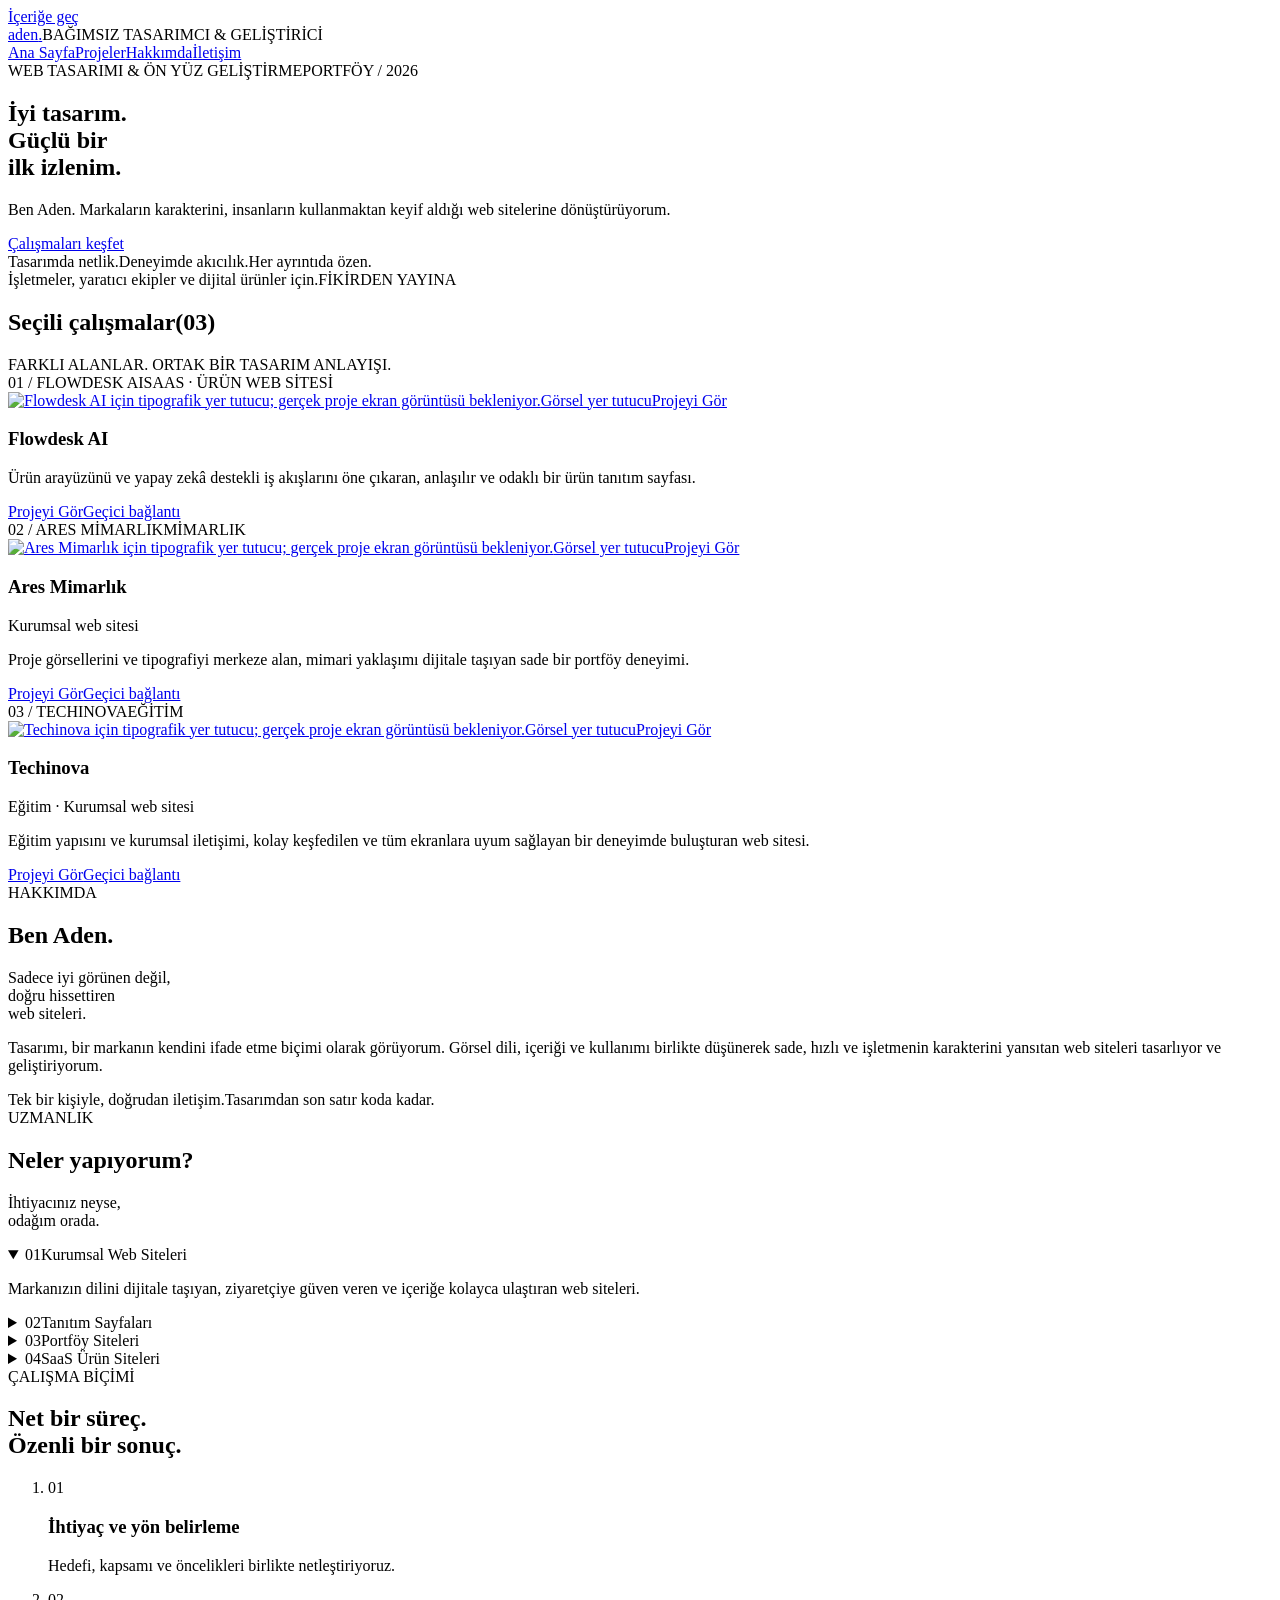
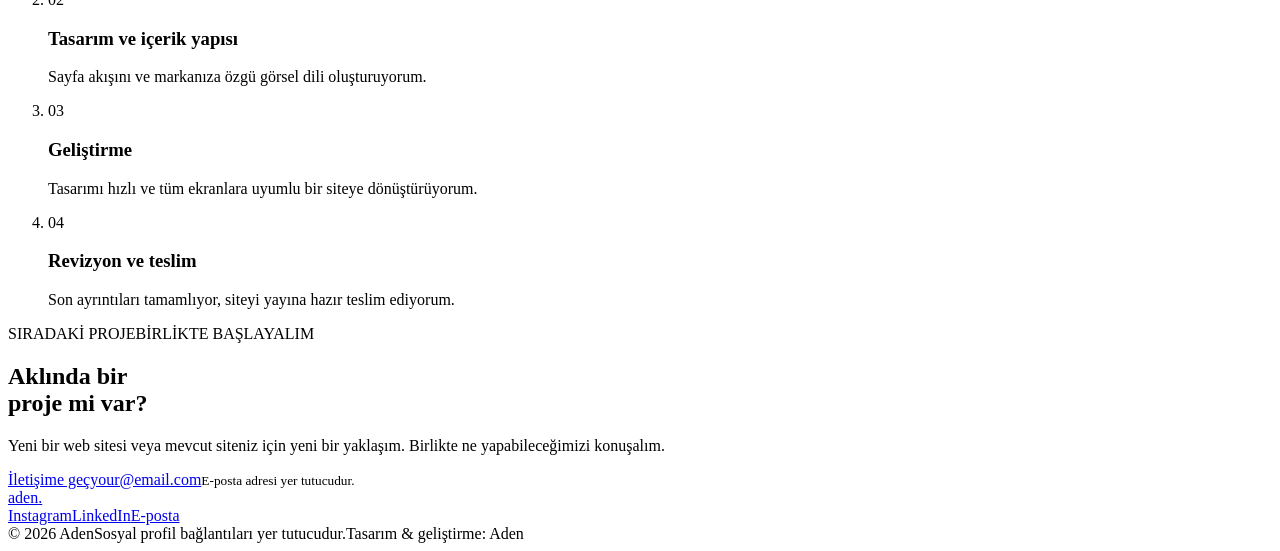
==== index.html @ 3bb43ae3 "Add files via upload" ====
<!doctype html>
<html lang="tr">
<head>
  <meta charset="utf-8">
  <meta name="viewport" content="width=device-width, initial-scale=1">
  <meta name="theme-color" content="#0B0B0E">
  <meta name="description" content="Aden — İşletmeler, yaratıcı ekipler ve dijital ürünler için modern, hızlı ve karakterli web siteleri. Bağımsız web tasarımı ve ön yüz geliştirme.">
  <title>Aden — Web Tasarım & Geliştirme</title>
  <link rel="icon" type="image/svg+xml" href="data:image/svg+xml,%3Csvg xmlns='http://www.w3.org/2000/svg' viewBox='0 0 64 64'%3E%3Crect width='64' height='64' rx='12' fill='%230B0B0E'/%3E%3Cpath d='M15 48 29 15h6l14 33h-8l-3-8H25l-3 8zm13-15h7l-3.5-10z' fill='%23F5F3F4'/%3E%3Ccircle cx='51' cy='49' r='4' fill='%23B8325A'/%3E%3C/svg%3E">
  <link rel="stylesheet" href="./css/style.css">
  <script src="./js/main.js" defer></script>
</head>
<body>
<a class="skip-link" href="#icerik">İçeriğe geç</a>
<header class="header"><div class="wrap navigation"><a class="logo" href="#ana-sayfa" aria-label="Aden ana sayfa">aden<span>.</span></a><span class="nav-caption">BAĞIMSIZ TASARIMCI & GELİŞTİRİCİ</span><button class="menu-toggle" type="button" aria-controls="navigation" aria-expanded="false" hidden>Menü <span aria-hidden="true">+</span></button><nav id="navigation" aria-label="Ana gezinme"><a href="#ana-sayfa" aria-current="location">Ana Sayfa</a><a href="#projeler">Projeler</a><a href="#hakkimda">Hakkımda</a><a class="nav-contact" href="#iletisim">İletişim</a></nav></div></header>
<main id="icerik">
<section class="hero wrap" id="ana-sayfa" aria-labelledby="hero-title"><div class="hero-meta"><span>WEB TASARIMI & ÖN YÜZ GELİŞTİRME</span><span>PORTFÖY / 2026</span></div><div class="hero-grid"><div><h1 id="hero-title">İyi tasarım.<br>Güçlü bir<br><span>ilk izlenim.</span></h1></div><div class="hero-aside"><p class="intro">Ben Aden. Markaların karakterini, insanların kullanmaktan keyif aldığı web sitelerine dönüştürüyorum.</p><a class="button" href="#projeler">Çalışmaları keşfet</a><div class="specialties"><span>Tasarımda netlik.</span><span>Deneyimde akıcılık.</span><span>Her ayrıntıda özen.</span></div></div></div><div class="hero-foot"><span>İşletmeler, yaratıcı ekipler ve dijital ürünler için.</span><span>FİKİRDEN YAYINA</span></div></section>
<section class="work wrap" id="projeler" aria-labelledby="work-title"><div class="section-head"><h2 id="work-title">Seçili çalışmalar<span class="count">(03)</span></h2><span class="eyebrow">FARKLI ALANLAR. ORTAK BİR TASARIM ANLAYIŞI.</span></div>
<article class="project featured" id="flowdesk"><div class="project-topline"><span>01 / FLOWDESK AI</span><span>SAAS · ÜRÜN WEB SİTESİ</span></div><a class="project-image" href="https://example.com/flowdesk" target="_blank" rel="noopener noreferrer" data-placeholder="project" aria-label="Flowdesk AI geçici proje bağlantısı, yeni sekmede açılır"><img src="./assets/images/flowdesk-preview.webp" width="1800" height="1000" alt="Flowdesk AI için tipografik yer tutucu; gerçek proje ekran görüntüsü bekleniyor."><span class="preview-tag">Görsel yer tutucu</span><span class="view-tag">Projeyi Gör</span></a><div class="project-details"><h3>Flowdesk AI</h3><p>Ürün arayüzünü ve yapay zekâ destekli iş akışlarını öne çıkaran, anlaşılır ve odaklı bir ürün tanıtım sayfası.</p><a class="project-link" href="https://example.com/flowdesk" target="_blank" rel="noopener noreferrer" data-placeholder="project">Projeyi Gör<span>Geçici bağlantı</span></a></div></article>
<div class="project-pair"><article class="project" id="ares"><div class="project-topline"><span>02 / ARES MİMARLIK</span><span>MİMARLIK</span></div><a class="project-image" href="https://example.com/ares" target="_blank" rel="noopener noreferrer" data-placeholder="project" aria-label="Ares Mimarlık geçici proje bağlantısı, yeni sekmede açılır"><img src="./assets/images/ares-preview.webp" width="1200" height="1380" alt="Ares Mimarlık için tipografik yer tutucu; gerçek proje ekran görüntüsü bekleniyor." loading="lazy"><span class="preview-tag">Görsel yer tutucu</span><span class="view-tag">Projeyi Gör</span></a><div class="project-details"><h3>Ares Mimarlık</h3><span class="category">Kurumsal web sitesi</span><p>Proje görsellerini ve tipografiyi merkeze alan, mimari yaklaşımı dijitale taşıyan sade bir portföy deneyimi.</p><a class="project-link" href="https://example.com/ares" target="_blank" rel="noopener noreferrer" data-placeholder="project">Projeyi Gör<span>Geçici bağlantı</span></a></div></article>
<article class="project" id="techinova"><div class="project-topline"><span>03 / TECHINOVA</span><span>EĞİTİM</span></div><a class="project-image" href="https://example.com/techinova" target="_blank" rel="noopener noreferrer" data-placeholder="project" aria-label="Techinova geçici proje bağlantısı, yeni sekmede açılır"><img src="./assets/images/techinova-preview.webp" width="1200" height="1380" alt="Techinova için tipografik yer tutucu; gerçek proje ekran görüntüsü bekleniyor." loading="lazy"><span class="preview-tag">Görsel yer tutucu</span><span class="view-tag">Projeyi Gör</span></a><div class="project-details"><h3>Techinova</h3><span class="category">Eğitim · Kurumsal web sitesi</span><p>Eğitim yapısını ve kurumsal iletişimi, kolay keşfedilen ve tüm ekranlara uyum sağlayan bir deneyimde buluşturan web sitesi.</p><a class="project-link" href="https://example.com/techinova" target="_blank" rel="noopener noreferrer" data-placeholder="project">Projeyi Gör<span>Geçici bağlantı</span></a></div></article></div></section>
<section class="about" id="hakkimda" aria-labelledby="about-title"><div class="wrap about-grid"><div class="section-label"><span>HAKKIMDA</span><h2 id="about-title">Ben Aden.</h2></div><div class="about-content"><p class="statement">Sadece iyi görünen değil,<br><span>doğru hissettiren</span><br>web siteleri.</p><p class="body-copy">Tasarımı, bir markanın kendini ifade etme biçimi olarak görüyorum. Görsel dili, içeriği ve kullanımı birlikte düşünerek sade, hızlı ve işletmenin karakterini yansıtan web siteleri tasarlıyor ve geliştiriyorum.</p><div class="about-signature"><span>Tek bir kişiyle, doğrudan iletişim.</span><span>Tasarımdan son satır koda kadar.</span></div></div></div></section>
<section class="expertise wrap" aria-labelledby="services-title"><div class="section-label"><span>UZMANLIK</span><h2 id="services-title">Neler yapıyorum?</h2><p>İhtiyacınız neyse,<br>odağım orada.</p></div><div class="service-list"><details open><summary><span class="service-no">01</span>Kurumsal Web Siteleri<span class="plus" aria-hidden="true"></span></summary><p>Markanızın dilini dijitale taşıyan, ziyaretçiye güven veren ve içeriğe kolayca ulaştıran web siteleri.</p></details><details><summary><span class="service-no">02</span>Tanıtım Sayfaları<span class="plus" aria-hidden="true"></span></summary><p>Tek bir ürün, hizmet veya kampanyaya odaklanan; mesajı kısa ve güçlü biçimde anlatan sayfalar.</p></details><details><summary><span class="service-no">03</span>Portföy Siteleri<span class="plus" aria-hidden="true"></span></summary><p>İşlerinizi öne çıkaran, kişisel yaklaşımınızı ve tasarım dilinizi yansıtan dijital alanlar.</p></details><details><summary><span class="service-no">04</span>SaaS Ürün Siteleri<span class="plus" aria-hidden="true"></span></summary><p>Ürünün değerini anlaşılır kılan; arayüzü, özellikleri ve kullanım senaryolarını bir araya getiren deneyimler.</p></details></div></section>
<section class="process wrap" aria-labelledby="process-title"><div class="section-label"><span>ÇALIŞMA BİÇİMİ</span><h2 id="process-title">Net bir süreç.<br>Özenli bir sonuç.</h2></div><ol><li><span>01</span><div><h3>İhtiyaç ve yön belirleme</h3><p>Hedefi, kapsamı ve öncelikleri birlikte netleştiriyoruz.</p></div></li><li><span>02</span><div><h3>Tasarım ve içerik yapısı</h3><p>Sayfa akışını ve markanıza özgü görsel dili oluşturuyorum.</p></div></li><li><span>03</span><div><h3>Geliştirme</h3><p>Tasarımı hızlı ve tüm ekranlara uyumlu bir siteye dönüştürüyorum.</p></div></li><li><span>04</span><div><h3>Revizyon ve teslim</h3><p>Son ayrıntıları tamamlıyor, siteyi yayına hazır teslim ediyorum.</p></div></li></ol></section>
<section class="contact" id="iletisim" aria-labelledby="contact-title"><div class="wrap"><div class="contact-top"><span class="eyebrow">SIRADAKİ PROJE</span><span class="eyebrow">BİRLİKTE BAŞLAYALIM</span></div><h2 id="contact-title">Aklında bir<br><span>proje mi var?</span></h2><div class="contact-bottom"><p>Yeni bir web sitesi veya mevcut siteniz için yeni bir yaklaşım. Birlikte ne yapabileceğimizi konuşalım.</p><div><a class="button contact-button" href="mailto:your@email.com" data-placeholder="email">İletişime geç</a><a class="email" href="mailto:your@email.com" data-placeholder="email">your@email.com</a><small>E-posta adresi yer tutucudur.</small></div></div></div></section>
</main><footer class="wrap footer"><div class="footer-top"><a class="logo" href="#ana-sayfa" aria-label="Aden sayfa başına dön">aden<span>.</span></a><div class="socials"><a href="https://example.com/instagram" target="_blank" rel="noopener noreferrer" data-placeholder="social" aria-label="Instagram geçici profil bağlantısı">Instagram</a><a href="https://example.com/linkedin" target="_blank" rel="noopener noreferrer" data-placeholder="social" aria-label="LinkedIn geçici profil bağlantısı">LinkedIn</a><a href="mailto:your@email.com" data-placeholder="email">E-posta</a></div></div><div class="footer-bottom"><span>© 2026 Aden</span><span>Sosyal profil bağlantıları yer tutucudur.</span><span>Tasarım & geliştirme: Aden</span></div></footer>
</body></html>
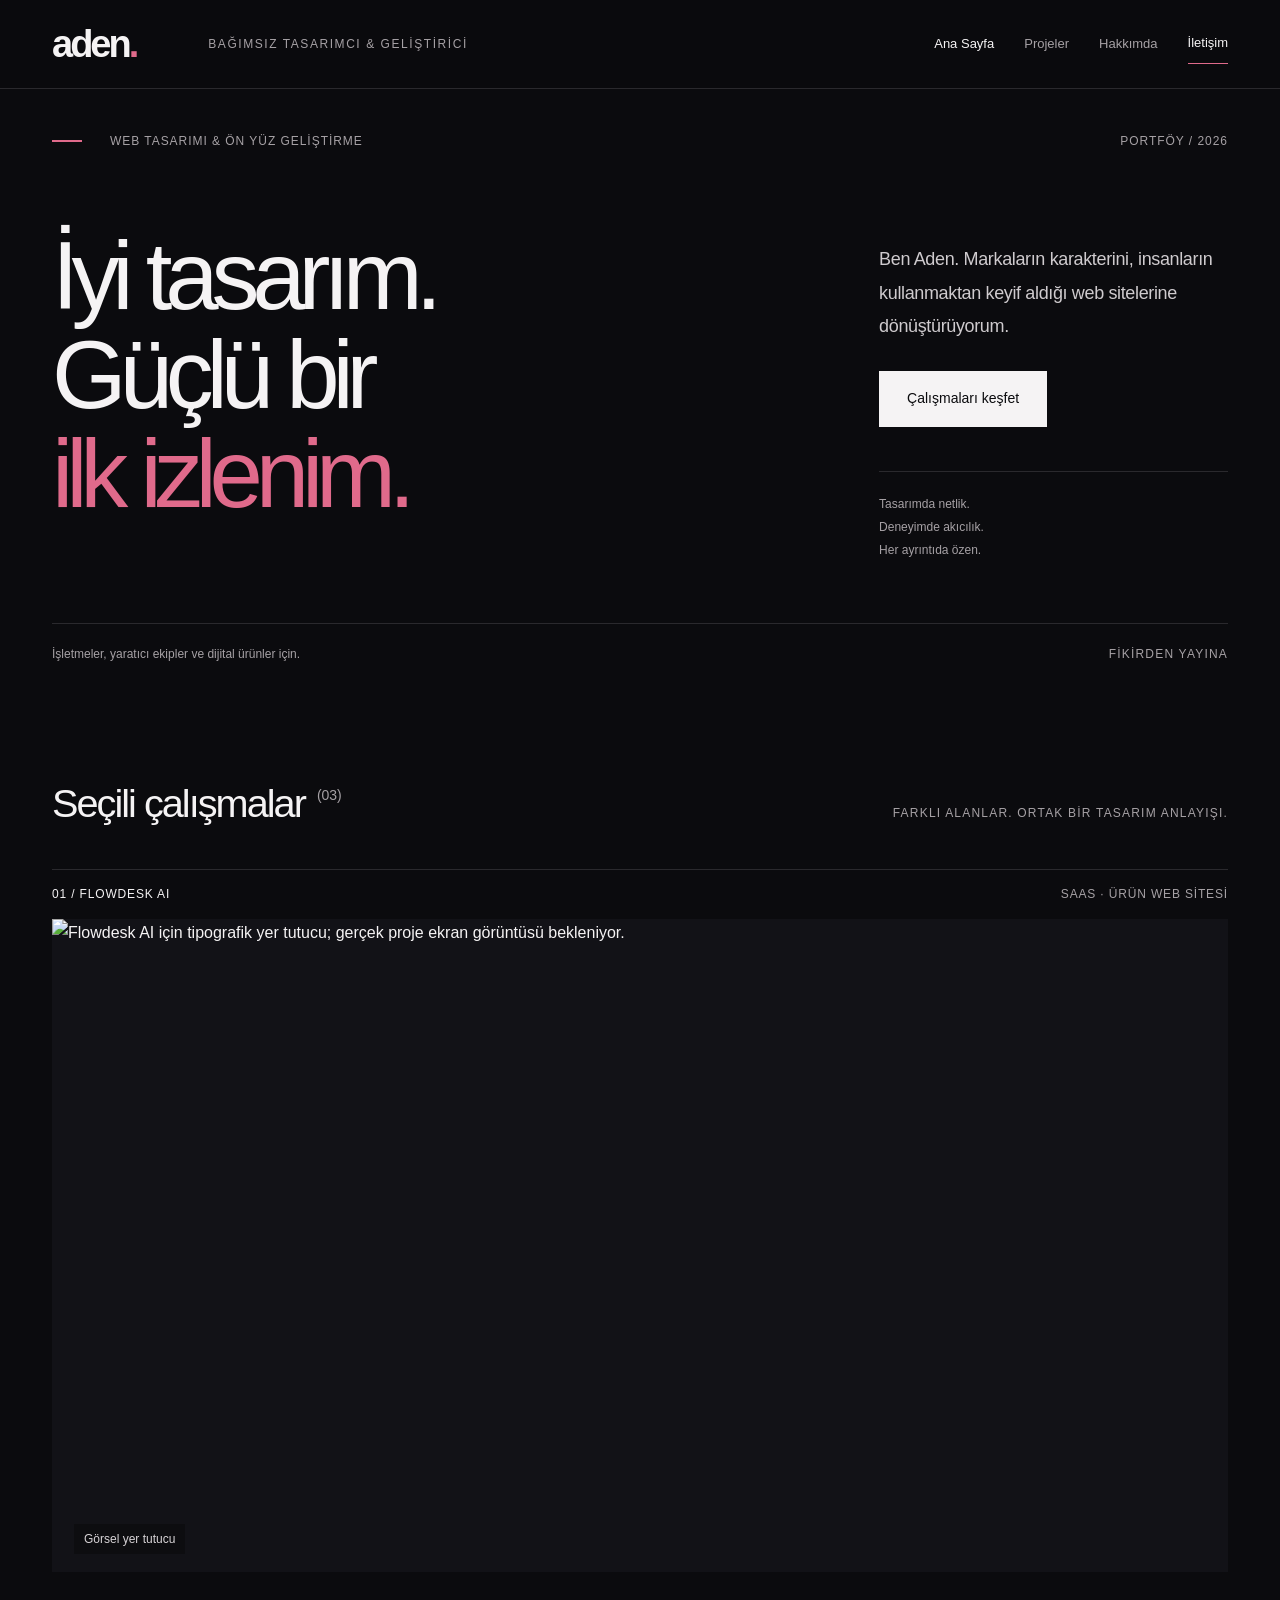
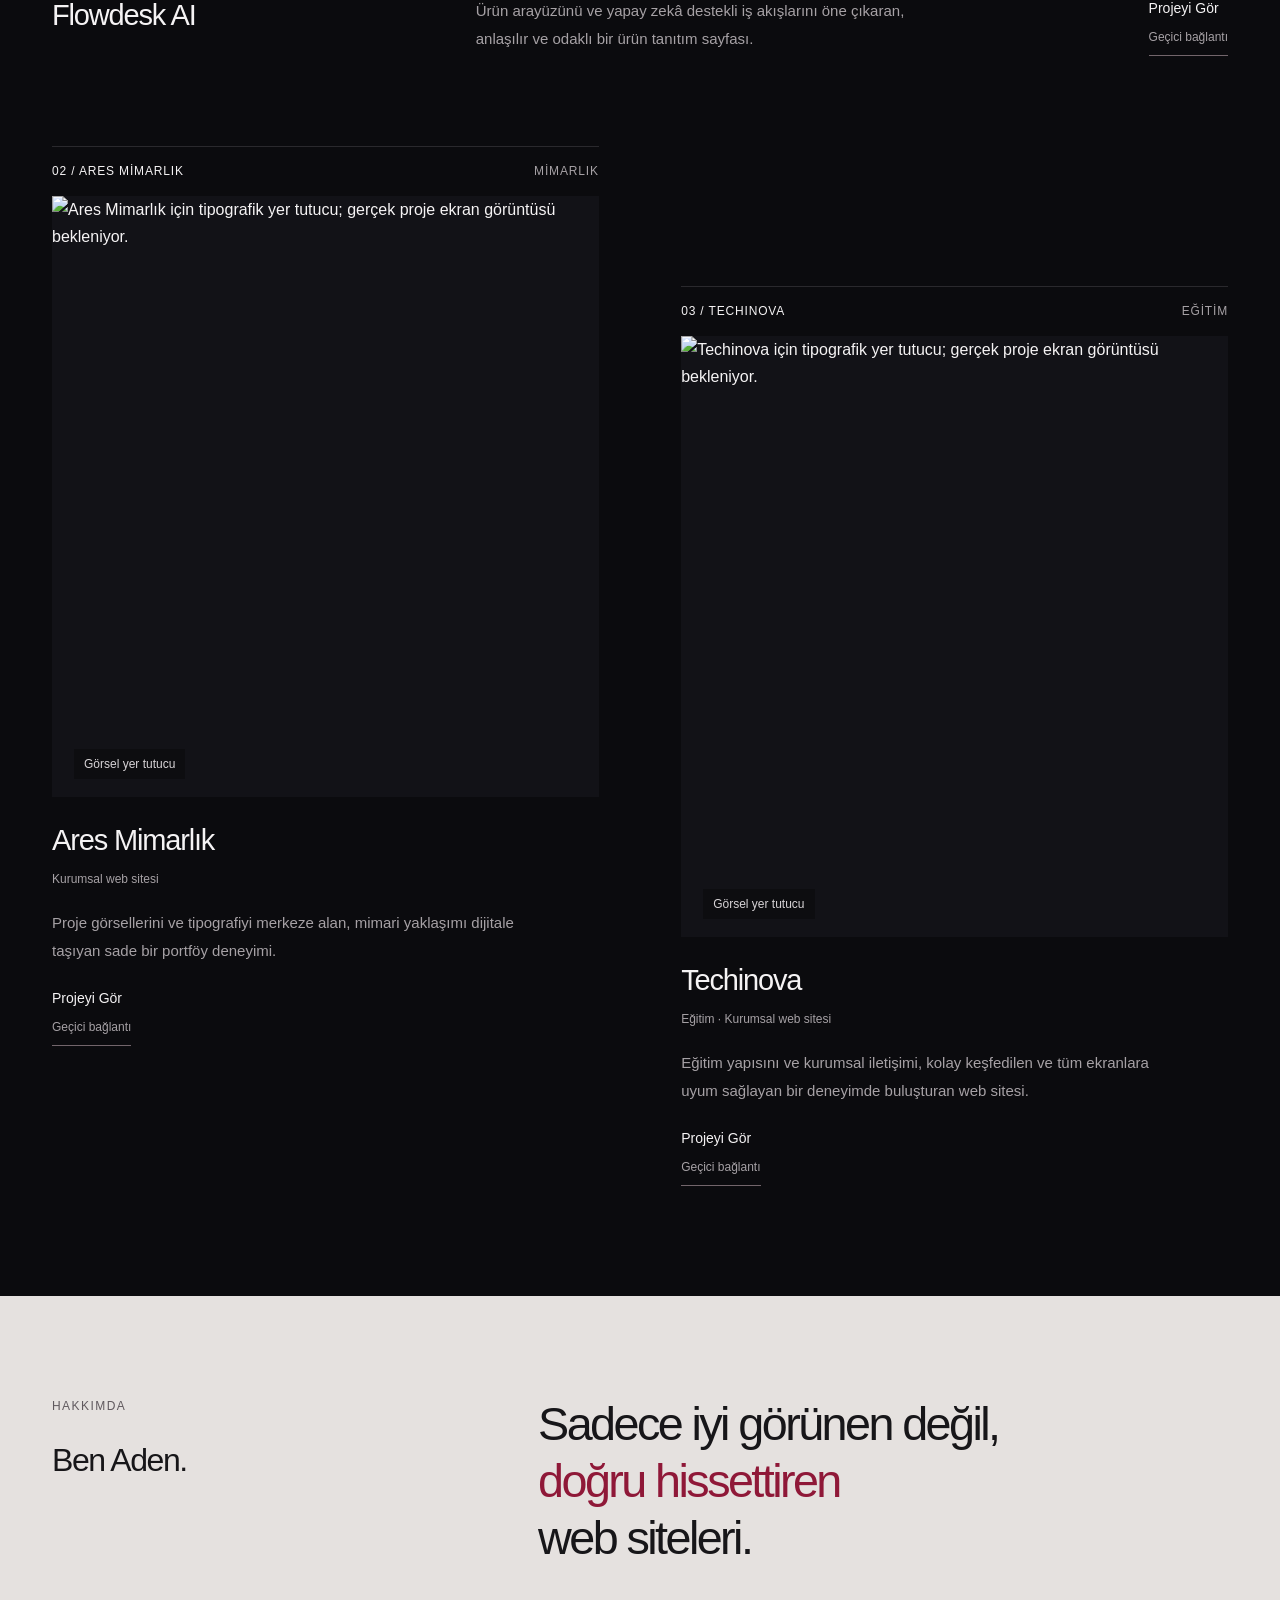
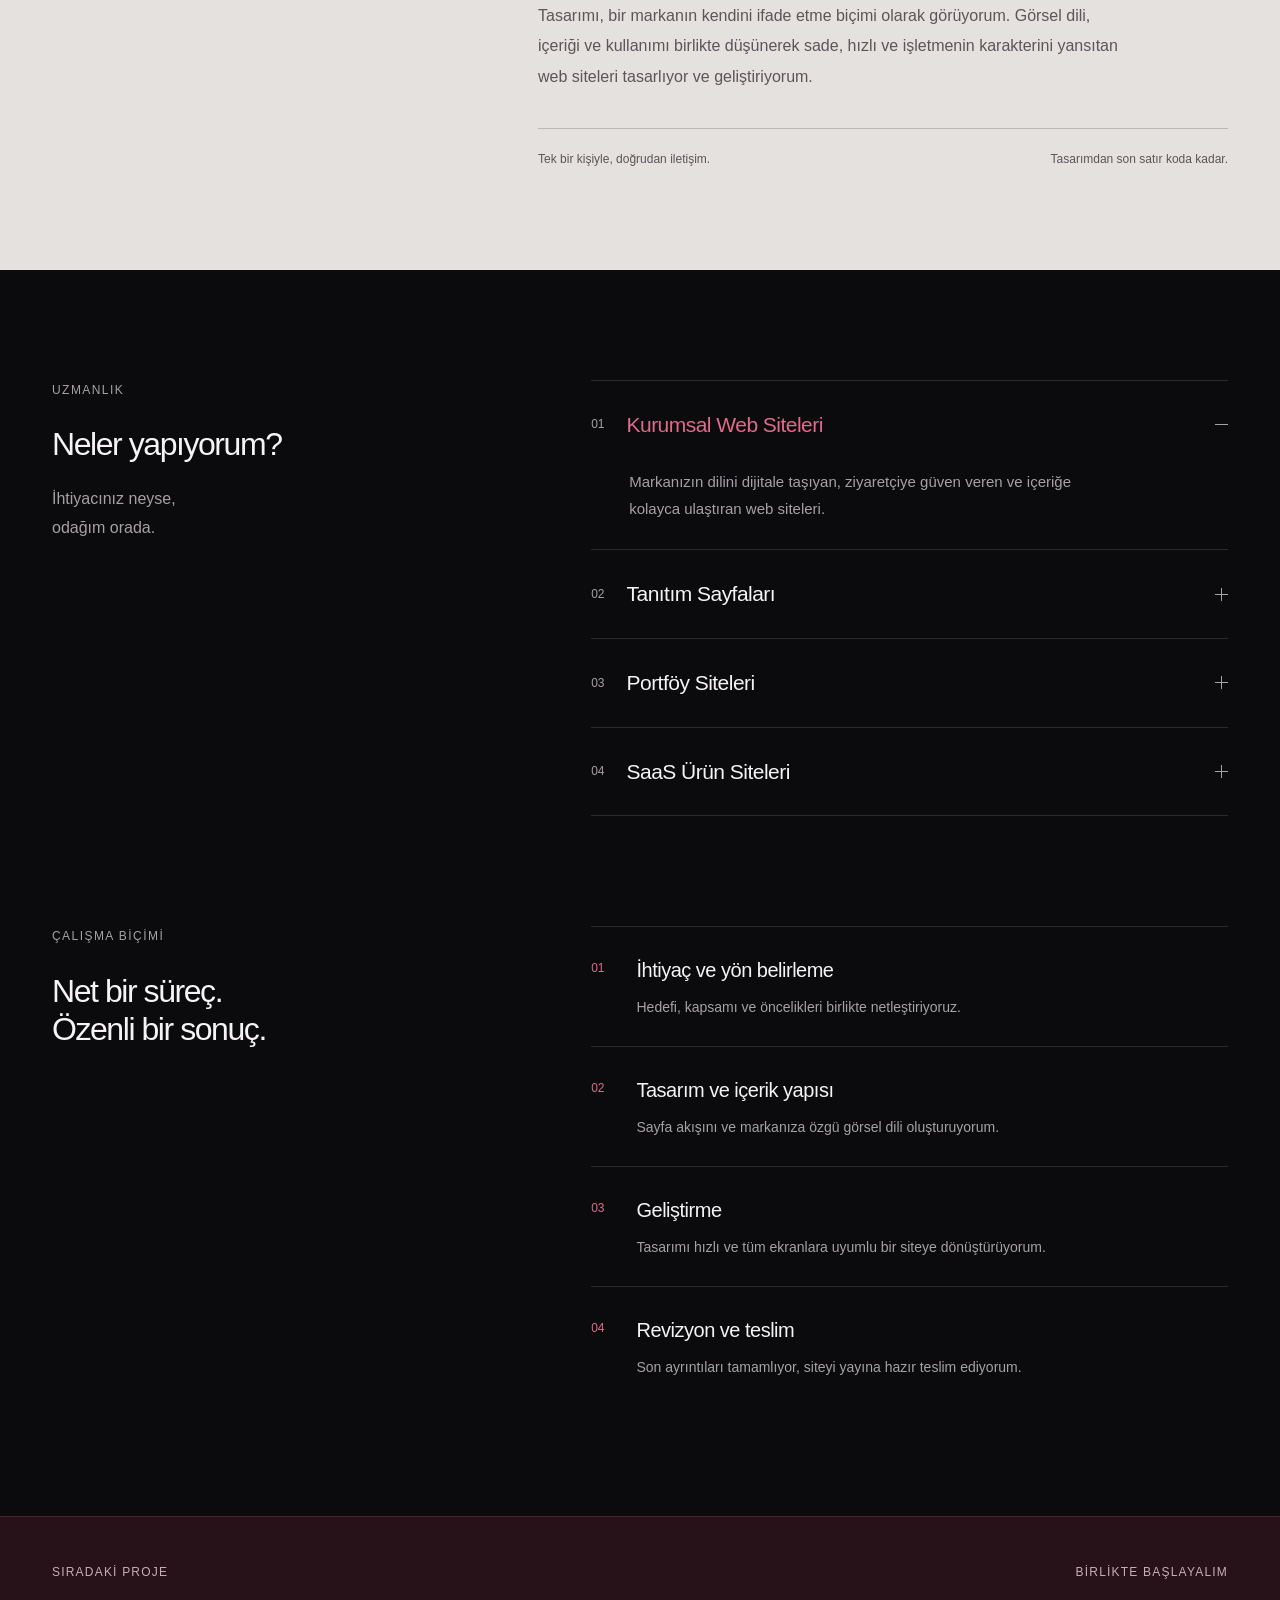
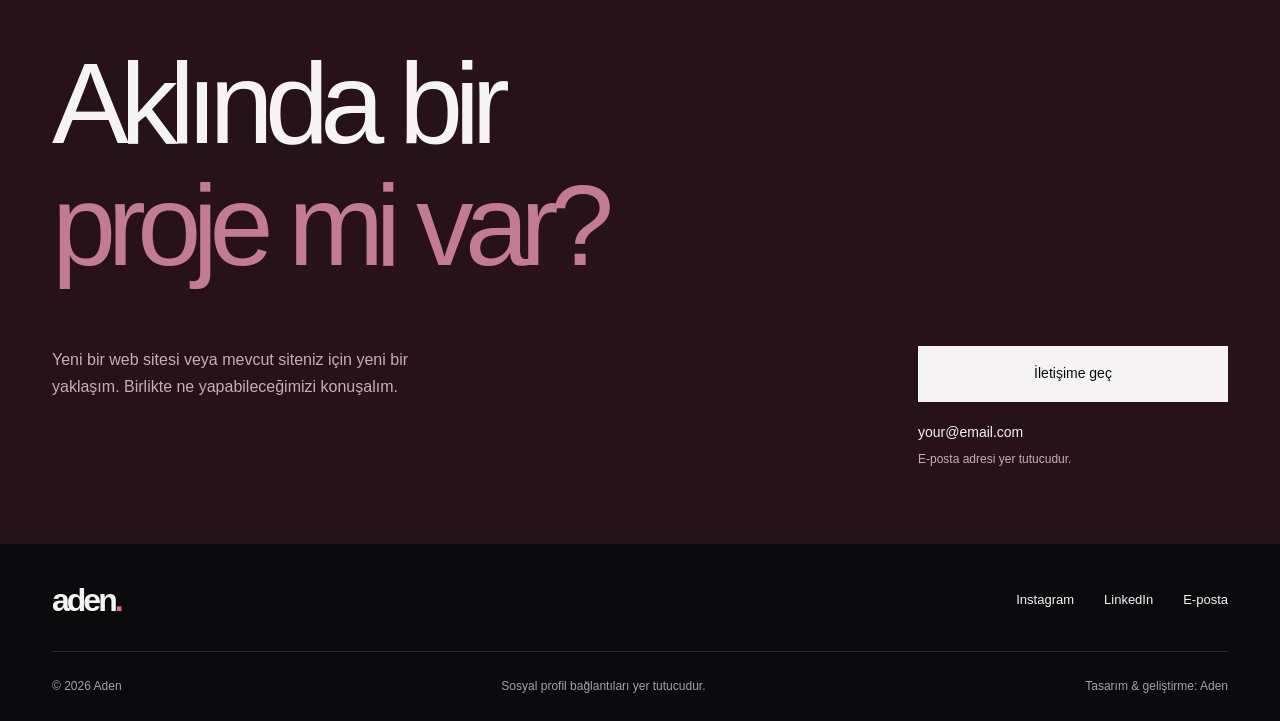
==== commit 374adf96: "Add files via upload" ====
--- a/index.html
+++ b/index.html
@@ -7,8 +7,8 @@
   <meta name="description" content="Aden — İşletmeler, yaratıcı ekipler ve dijital ürünler için modern, hızlı ve karakterli web siteleri. Bağımsız web tasarımı ve ön yüz geliştirme.">
   <title>Aden — Web Tasarım & Geliştirme</title>
   <link rel="icon" type="image/svg+xml" href="data:image/svg+xml,%3Csvg xmlns='http://www.w3.org/2000/svg' viewBox='0 0 64 64'%3E%3Crect width='64' height='64' rx='12' fill='%230B0B0E'/%3E%3Cpath d='M15 48 29 15h6l14 33h-8l-3-8H25l-3 8zm13-15h7l-3.5-10z' fill='%23F5F3F4'/%3E%3Ccircle cx='51' cy='49' r='4' fill='%23B8325A'/%3E%3C/svg%3E">
-  <link rel="stylesheet" href="./css/style.css">
-  <script src="./js/main.js" defer></script>
+  <link rel="stylesheet" href="./style.css">
+  <script src="./main.js" defer></script>
 </head>
 <body>
 <a class="skip-link" href="#icerik">İçeriğe geç</a>
--- a/style.css
+++ b/style.css
@@ -0,0 +1,6 @@
+@font-face{font-family:Manrope;src:url('./assets/fonts/manrope-400.ttf') format('truetype');font-weight:400;font-display:swap}@font-face{font-family:Manrope;src:url('./assets/fonts/manrope-500.ttf') format('truetype');font-weight:500;font-display:swap}@font-face{font-family:Manrope;src:url('./assets/fonts/manrope-700.ttf') format('truetype');font-weight:700;font-display:swap}
+:root{--bg:#0b0b0e;--surface:#121217;--text:#f5f3f4;--muted:#a6a1a5;--accent:#e06a8b;--cherry:#8f1838;--line:#2a292d;color-scheme:dark}*{box-sizing:border-box}html{scroll-behavior:smooth;scroll-padding-top:100px}body{margin:0;background:var(--bg);color:var(--text);font:400 16px/1.7 Manrope,Arial,sans-serif;-webkit-font-smoothing:antialiased}h1,h2,h3,p{margin:0}h1,h2,h3{font-weight:500}a{color:inherit;text-decoration:none}button{font:inherit}a,button,summary{-webkit-tap-highlight-color:transparent}a:focus-visible,button:focus-visible,summary:focus-visible{outline:2px solid var(--accent);outline-offset:6px}::selection{background:var(--cherry);color:white}.wrap{width:min(1320px,calc(100% - 104px));margin-inline:auto}.skip-link{position:fixed;left:16px;top:16px;z-index:100;background:white;color:#111;padding:12px 20px;transform:translateY(-180%)}.skip-link:focus{transform:translateY(0)}.header{position:sticky;top:0;z-index:20;background:rgba(11,11,14,.95);backdrop-filter:blur(12px);border-bottom:1px solid var(--line)}.navigation{height:88px;display:flex;align-items:center;justify-content:space-between;gap:32px}.logo{font-size:38px;font-weight:700;letter-spacing:-3px;line-height:1}.logo span{color:var(--accent)}.nav-caption{font-size:12px;letter-spacing:.13em;color:var(--muted);margin-right:auto;margin-left:40px}nav{display:flex;gap:30px;align-items:center;font-size:13px}nav a{color:var(--muted);transition:color .2s}nav a:hover,nav a[aria-current]{color:var(--text)}nav .nav-contact{border-bottom:1px solid var(--accent);color:var(--text);padding-block:8px}.menu-toggle{display:none}.hero{padding-top:42px}.hero-meta,.hero-foot{display:flex;justify-content:space-between;gap:28px;color:var(--muted);font-size:12px;letter-spacing:.08em}.hero-meta:before{content:'';width:30px;height:2px;background:var(--accent);align-self:center}.hero-meta>span:first-child{margin-right:auto}.hero-grid{display:grid;grid-template-columns:1.4fr .7fr;gap:11%;padding-block:76px 62px}h1{font-size:clamp(64px,7.5vw,112px);line-height:1.03;letter-spacing:-.075em}h1>span{color:var(--accent)}.hero-aside{padding-top:16px;align-self:end}.intro{font-size:18px;line-height:1.85;max-width:345px;color:#cfcbce;letter-spacing:-.02em}.button{display:inline-flex;justify-content:center;align-items:center;padding:15px 27px;border:1px solid var(--text);background:var(--text);color:var(--bg);font-size:14px;font-weight:500;transition:background .2s,border-color .2s}.button:hover{background:var(--accent);border-color:var(--accent)}.hero-aside .button{margin-top:28px}.specialties{border-top:1px solid var(--line);margin-top:44px;padding-top:21px;color:var(--muted);font-size:12px;line-height:1.9;display:flex;flex-direction:column}.hero-foot{border-top:1px solid var(--line);padding-top:20px;letter-spacing:0}.hero-foot>span:last-child{letter-spacing:.1em;font-size:12px}.work{padding-top:115px;padding-bottom:110px}.section-head{display:flex;justify-content:space-between;align-items:baseline;gap:24px;margin-bottom:42px}h2{font-size:clamp(30px,3.1vw,46px);letter-spacing:-.05em;line-height:1.2}.count{color:var(--muted);font-size:14px;vertical-align:top;display:inline-block;margin:7px 0 0 12px;letter-spacing:0}.eyebrow{font-size:12px;color:var(--muted);letter-spacing:.1em}.project-topline{font-size:12px;letter-spacing:.07em;display:flex;justify-content:space-between;padding-block:14px;color:var(--muted);border-top:1px solid var(--line)}.project-topline>span:first-child{color:var(--text)}.project-image{display:block;position:relative;overflow:hidden;background:var(--surface)}.project-image img{width:100%;height:auto;display:block;transition:transform .6s cubic-bezier(.22,.61,.36,1)}.project-image:hover img{transform:scale(1.018)}.preview-tag{position:absolute;bottom:18px;left:22px;font-size:12px;color:#d7d3d6;background:#0b0b0ebb;padding:5px 10px}.view-tag{position:absolute;right:22px;bottom:18px;padding:6px 14px;background:var(--text);color:var(--bg);font-size:12px;opacity:0;transform:translateY(5px);transition:opacity .2s,transform .2s}.project-image:hover .view-tag,.project-image:focus-visible .view-tag{opacity:1;transform:none}.project-details{padding-top:25px}.project h3{font-size:29px;letter-spacing:-.04em;line-height:1.3}.project-details p{font-size:15px;color:var(--muted);line-height:1.85;max-width:480px}.featured .project-details{display:grid;grid-template-columns:1fr 1.3fr .6fr;gap:5%;align-items:start}.project-link{display:inline-block;font-size:14px;border-bottom:1px solid #72656b;padding-bottom:8px;transition:border-color .2s}.project-link:hover{border-color:var(--accent)}.project-link>span{display:block;color:var(--muted);font-size:12px;margin-top:6px}.featured .project-link{justify-self:end}.project-pair{display:grid;grid-template-columns:1fr 1fr;gap:7%;margin-top:90px}.project-pair .project:nth-child(2){margin-top:140px}.project-pair .project-image img{aspect-ratio:1/1.1;object-fit:cover}.category{display:block;color:var(--muted);font-size:12px;margin-top:9px}.project-pair .project-details p{margin-top:20px}.project-pair .project-link{margin-top:22px}.about{background:#e5e1df;color:#171619;padding-block:100px}.about-grid{display:grid;grid-template-columns:1fr 2fr;gap:12%}.section-label>span{font-size:12px;letter-spacing:.12em;color:var(--muted);display:block;margin-bottom:25px}.about .section-label>span{color:#60595e}.section-label h2{font-size:32px;letter-spacing:-.045em}.statement{font-size:clamp(30px,3.65vw,55px);line-height:1.22;letter-spacing:-.055em}.statement>span{color:#8f1838}.body-copy{margin-top:34px;font-size:16px;line-height:1.9;color:#5c5559;max-width:580px}.about-signature{display:flex;gap:20px;justify-content:space-between;border-top:1px solid #bcb6b9;margin-top:36px;padding-top:20px;font-size:12px;color:#5c5559}.expertise,.process{display:grid;grid-template-columns:1fr 1.6fr;gap:12%;padding-block:110px}.section-label>p{margin-top:22px;font-size:16px;color:var(--muted);line-height:1.8}.service-list{border-top:1px solid var(--line)}details{border-bottom:1px solid var(--line)}summary{list-style:none;cursor:pointer;display:flex;gap:22px;align-items:center;font-size:21px;letter-spacing:-.025em;padding:26px 0}summary::-webkit-details-marker{display:none}.service-no{color:var(--muted);font-size:12px;letter-spacing:0}.plus{height:13px;width:13px;position:relative;margin-left:auto;flex-shrink:0}.plus:before,.plus:after{content:'';background:var(--muted);height:1px;width:13px;position:absolute;top:6px;left:0}.plus:after{transform:rotate(90deg)}details[open] .plus:after{transform:none}details[open] summary{color:var(--accent)}details p{margin:0 38px 27px;font-size:15px;color:var(--muted);line-height:1.8;max-width:450px}.process{padding-top:0;padding-bottom:110px}.process ol{list-style:none;margin:0;padding:0}.process li{display:flex;gap:32px;padding:26px 0;border-top:1px solid var(--line)}.process li>span{font-size:12px;color:var(--accent);padding-top:5px}.process h3{font-size:20px;letter-spacing:-.025em}.process li p{color:var(--muted);font-size:14px;margin-top:9px;max-width:430px}.contact{background:#271219;border-top:1px solid #49232e;padding:45px 0 75px}.contact-top{display:flex;justify-content:space-between;gap:24px}.contact-top .eyebrow{color:#c9adb6}.contact h2{font-size:clamp(65px,9vw,135px);letter-spacing:-.075em;line-height:1.06;margin-block:60px}.contact h2>span{color:#c27b90}.contact-bottom{display:flex;justify-content:space-between;gap:60px;align-items:flex-start}.contact-bottom>p{max-width:395px;font-size:16px;color:#c9adb6}.contact-bottom>div{width:310px}.contact-button{width:100%;background:var(--text)}.email{display:block;font-size:14px;margin-top:19px}.contact small{display:block;font-size:12px;color:#c9adb6;margin-top:4px}.footer{padding-block:40px 24px}.footer-top,.footer-bottom{display:flex;align-items:center;justify-content:space-between;gap:24px}.footer .logo{font-size:32px}.socials{display:flex;gap:30px;font-size:13px}.socials a:hover{color:var(--accent)}.footer-bottom{padding-top:24px;border-top:1px solid var(--line);margin-top:35px;color:var(--muted);font-size:12px}
+@media(min-width:1600px){.hero-grid{padding-block:100px 85px}}
+@media(max-width:1000px){.wrap{width:calc(100% - 64px)}.nav-caption{display:none}.hero-grid{gap:7%;grid-template-columns:1.3fr 1fr}h1{font-size:clamp(60px,8vw,80px)}.intro{font-size:16px}.hero-grid{padding-top:64px}.specialties{margin-top:30px}.section-head{align-items:flex-start}.section-head .eyebrow{max-width:220px;text-align:right}.featured .project-details{grid-template-columns:1fr 1.4fr}.featured .project-link{grid-column:2;justify-self:start}.project-pair{gap:5%}.about-grid{gap:7%;grid-template-columns:1fr 2fr}.expertise,.process{gap:7%;grid-template-columns:1fr 1.7fr}.about-signature{flex-direction:column;gap:5px}summary{font-size:18px;gap:17px}}
+@media(max-width:600px){.wrap{width:calc(100% - 40px)}.navigation{height:auto;min-height:75px;padding-block:21px;flex-wrap:wrap;gap:22px}.logo{font-size:33px}.navigation nav{width:100%;gap:18px;justify-content:space-between;font-size:12px}.hero{padding-top:27px}.hero-meta{font-size:12px;gap:12px;letter-spacing:.03em}.hero-meta>span:last-child{display:none}.hero-meta:before{width:18px}.hero-grid{display:block;padding-block:40px 34px}h1{font-size:clamp(56px,12.7vw,78px);letter-spacing:-.075em;line-height:1.05}.hero-aside{padding-top:32px}.intro{max-width:350px;font-size:16px;line-height:1.8}.hero-aside .button{margin-top:23px}.specialties{display:none}.hero-foot{display:block;font-size:12px;padding-top:16px;line-height:1.8}.hero-foot>span:last-child{display:none}.work{padding-top:68px;padding-bottom:64px}.section-head{display:block;margin-bottom:24px}.section-head h2{font-size:29px}.section-head .eyebrow{display:block;max-width:none;text-align:left;font-size:12px;margin-top:14px;line-height:1.7}.count{font-size:12px;margin-top:5px}.project-topline{font-size:12px;gap:12px;letter-spacing:.025em;padding-block:12px}.featured .project-topline>span:last-child{max-width:135px;text-align:right}.featured .project-image img{aspect-ratio:1.12;object-fit:cover}.preview-tag{font-size:12px;bottom:12px;left:12px;padding:4px 7px}.view-tag{display:none}.featured .project-details{display:block}.project-details{padding-top:20px}.project h3{font-size:26px}.project-details p{font-size:15px}.featured .project-details p{margin-top:15px}.featured .project-link{margin-top:20px}.project-pair{display:block;margin-top:45px}.project-pair .project:nth-child(2){margin-top:46px}.project-pair .project-image img{aspect-ratio:1/1.03}.about{padding-block:60px}.about-grid{display:block}.section-label>span{font-size:12px;margin-bottom:16px}.section-label h2{font-size:29px}.about-content{margin-top:35px}.statement{font-size:31px;line-height:1.28}.body-copy{font-size:15px;margin-top:25px}.about-signature{margin-top:26px;font-size:12px}.expertise,.process{display:block;padding-block:60px}.section-label>p{font-size:15px;margin-top:16px}.service-list{margin-top:30px}summary{font-size:17px;gap:13px;padding-block:24px}.service-no{font-size:12px}details p{margin-inline:27px 8px;font-size:14px}.process{padding-top:0}.process ol{margin-top:30px}.process li{gap:24px;padding-block:22px}.process h3{font-size:18px}.process li p{font-size:14px}.contact{padding:30px 0 50px}.contact-top{gap:12px}.contact-top .eyebrow{font-size:12px;letter-spacing:.05em}.contact h2{font-size:clamp(50px,11.5vw,70px);margin-block:38px;line-height:1.08}.contact-bottom{display:block}.contact-bottom>p{font-size:15px}.contact-bottom>div{width:100%;margin-top:25px}.contact-button{width:auto;padding-inline:30px}.footer-top{align-items:flex-start}.socials{gap:16px;font-size:12px;flex-wrap:wrap;justify-content:flex-end}.footer-bottom{font-size:12px;flex-wrap:wrap;gap:12px}.footer-bottom>span:nth-child(2){order:3;width:100%}.js .menu-toggle{display:flex;align-items:center;gap:14px;background:none;border:0;color:var(--text);padding:4px 0;font-size:14px}.js .menu-toggle[hidden]{display:none}.menu-toggle>span{color:var(--accent);font-size:20px;line-height:1}.js .navigation nav{display:none;flex-direction:column;align-items:stretch;gap:0}.js .navigation nav.is-open{display:flex}.js nav a{padding-block:13px;border-top:1px solid var(--line);font-size:16px}.js nav .nav-contact{border-bottom:0}}
+@media(prefers-reduced-motion:reduce){html{scroll-behavior:auto}*,*:before,*:after{transition:none!important;animation:none!important}}
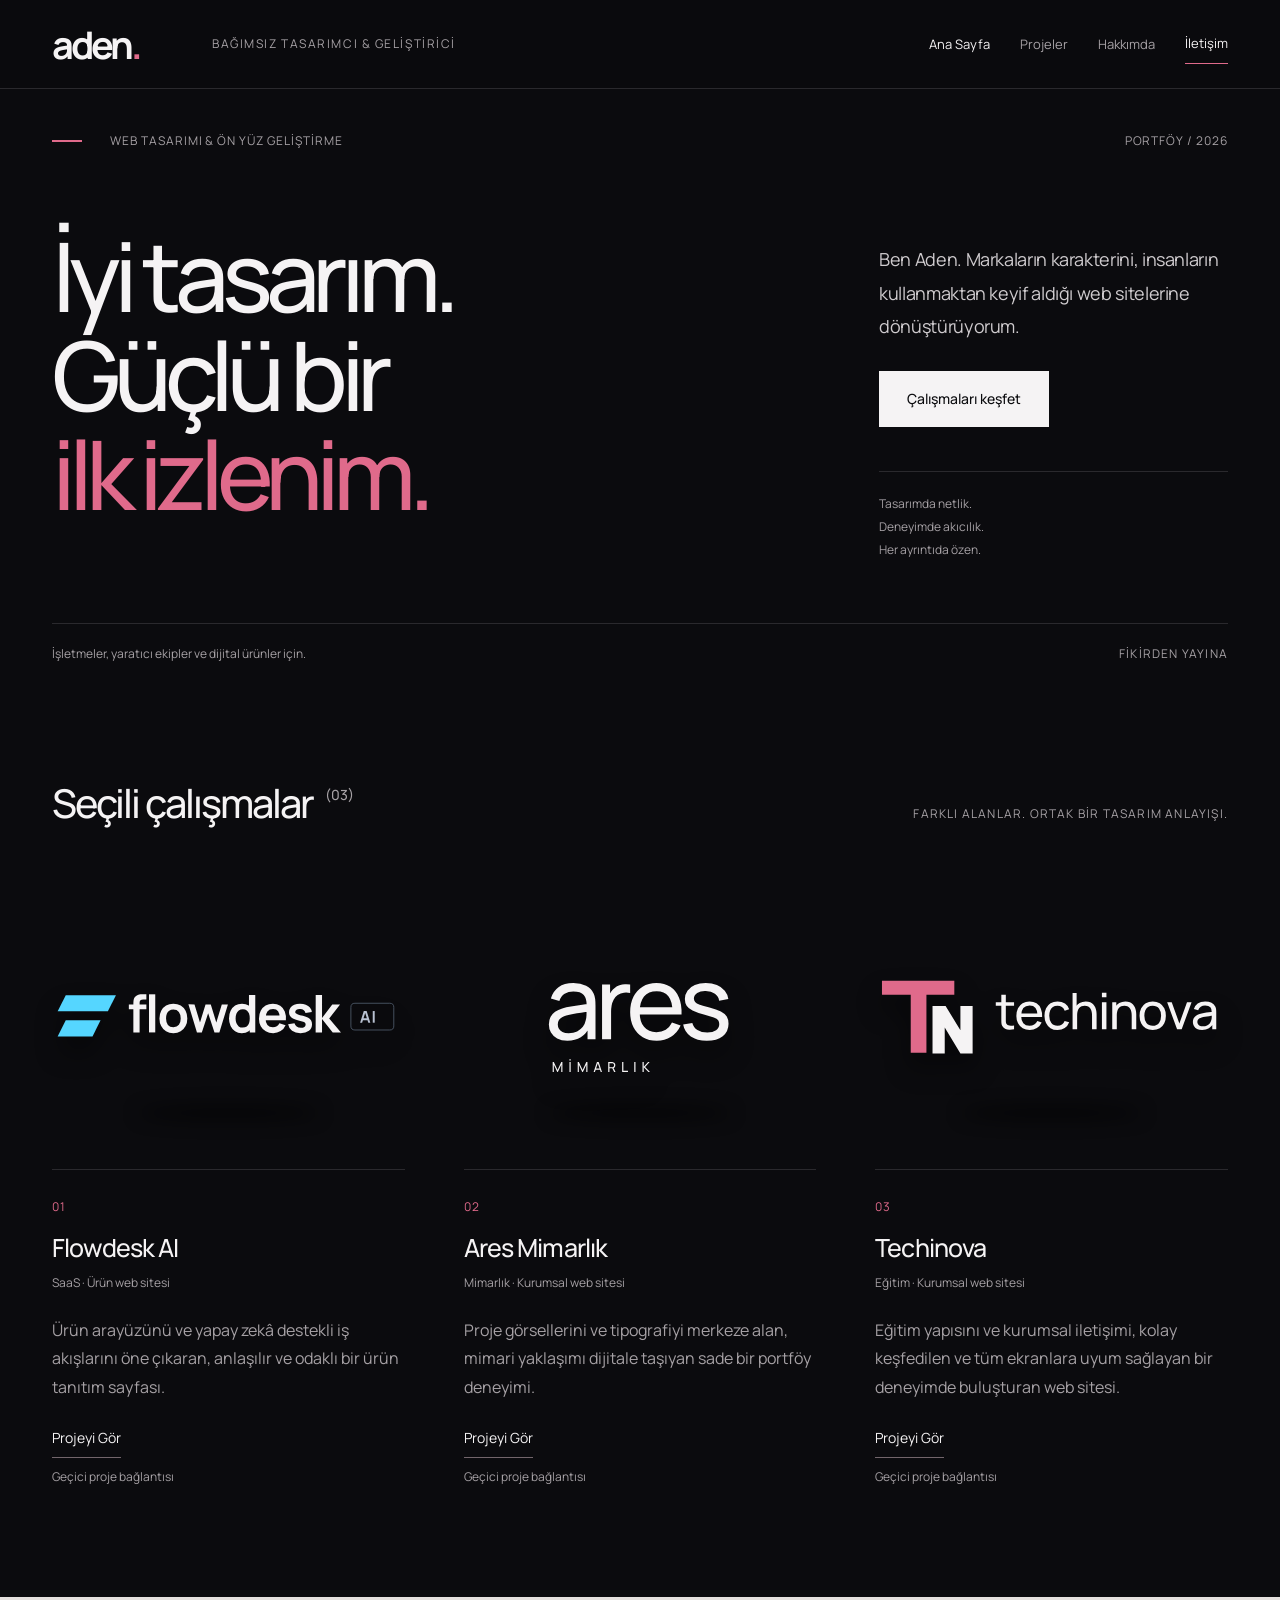
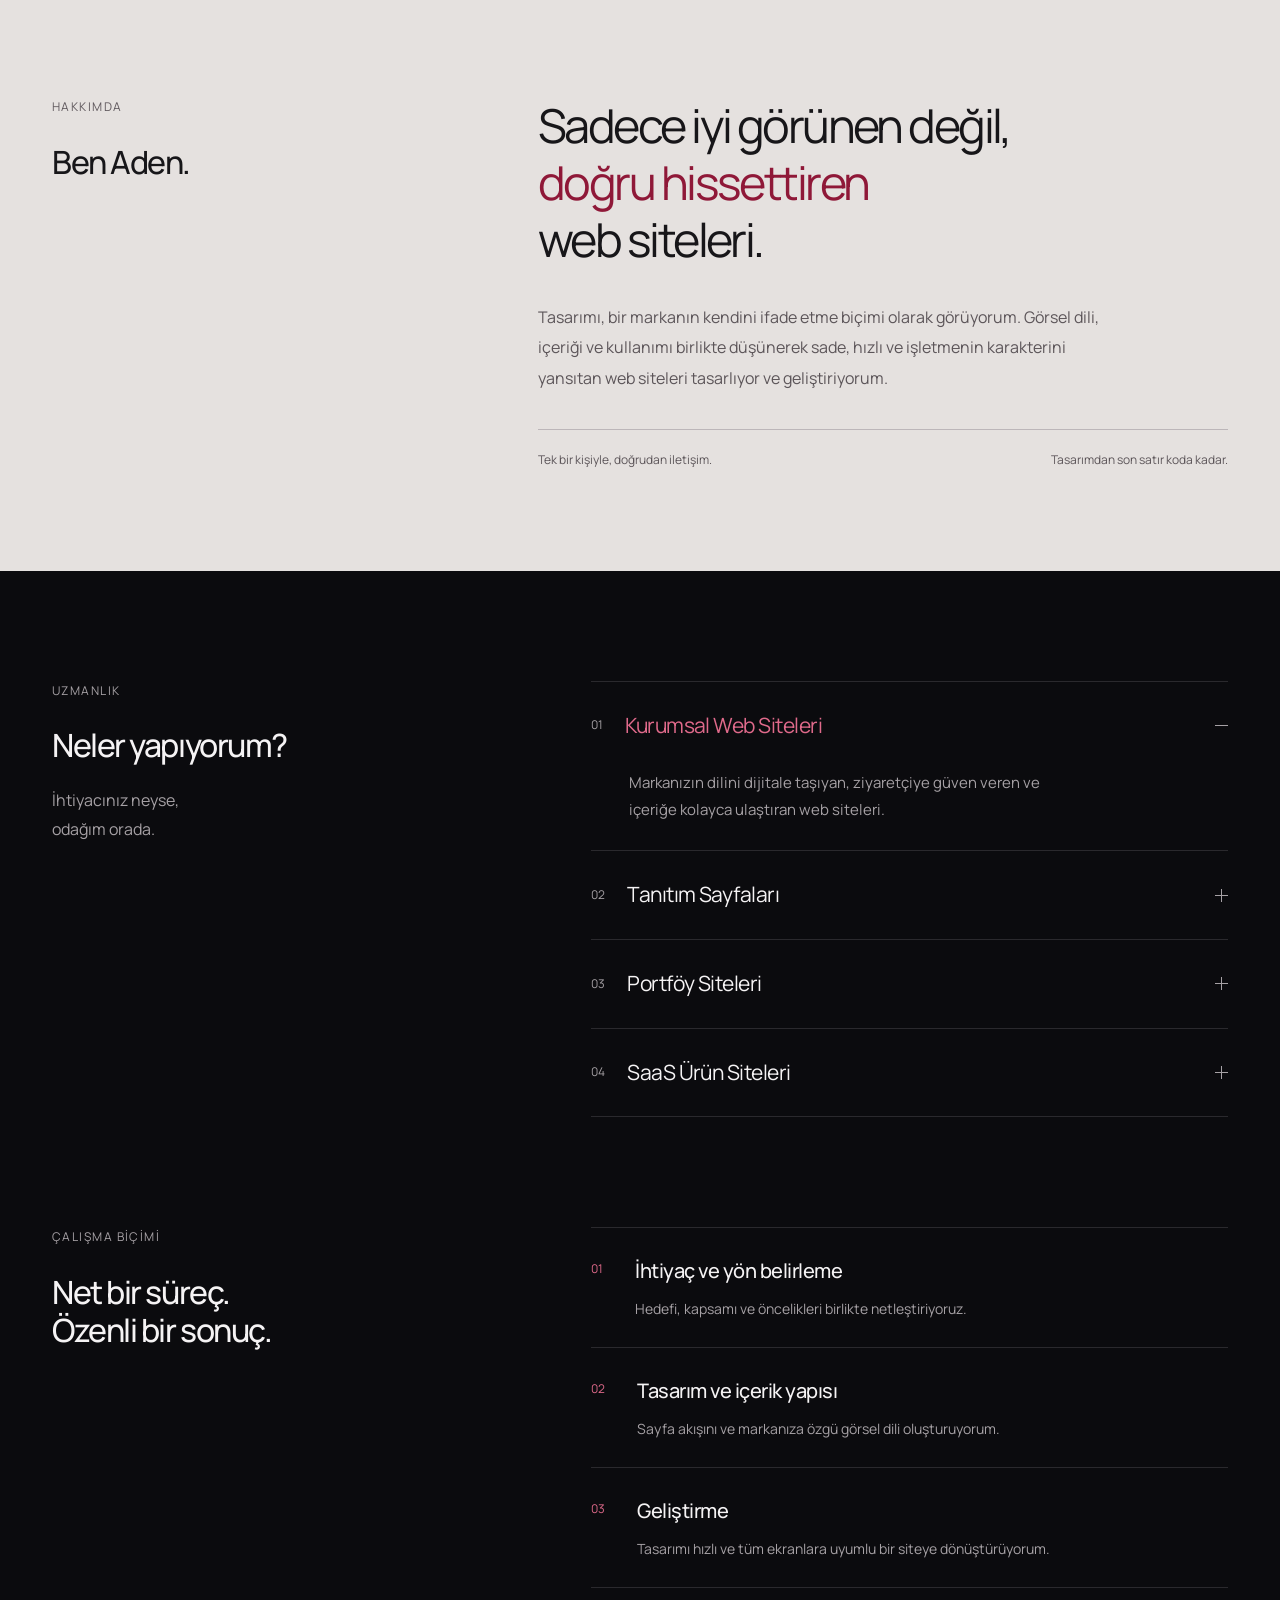
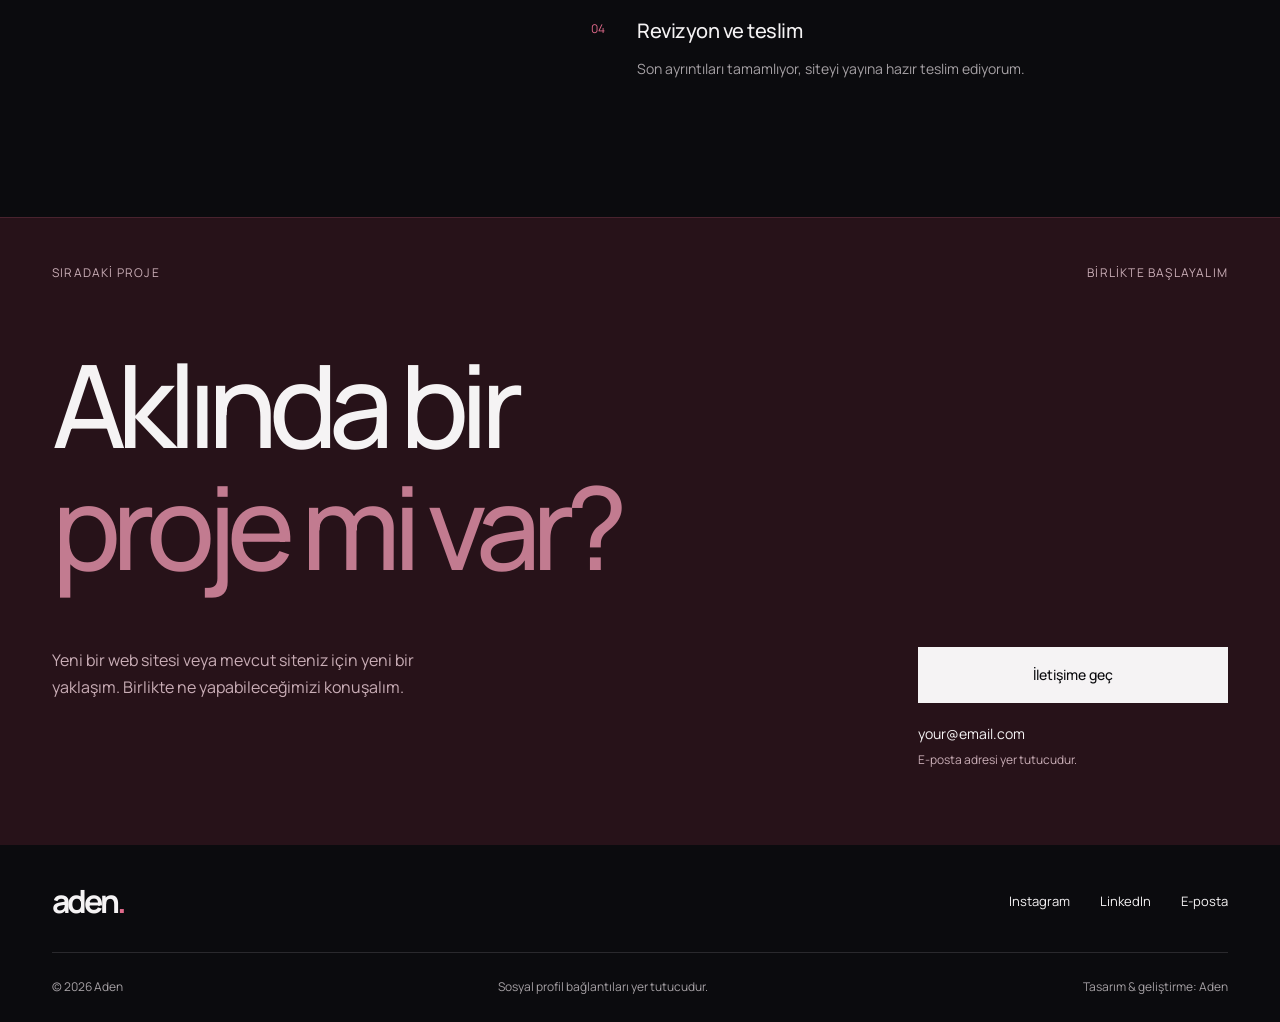
==== commit c6d302ca: "Add files via upload" ====
--- a/index.html
+++ b/index.html
@@ -7,19 +7,15 @@
   <meta name="description" content="Aden — İşletmeler, yaratıcı ekipler ve dijital ürünler için modern, hızlı ve karakterli web siteleri. Bağımsız web tasarımı ve ön yüz geliştirme.">
   <title>Aden — Web Tasarım & Geliştirme</title>
   <link rel="icon" type="image/svg+xml" href="data:image/svg+xml,%3Csvg xmlns='http://www.w3.org/2000/svg' viewBox='0 0 64 64'%3E%3Crect width='64' height='64' rx='12' fill='%230B0B0E'/%3E%3Cpath d='M15 48 29 15h6l14 33h-8l-3-8H25l-3 8zm13-15h7l-3.5-10z' fill='%23F5F3F4'/%3E%3Ccircle cx='51' cy='49' r='4' fill='%23B8325A'/%3E%3C/svg%3E">
-  <link rel="stylesheet" href="./style.css">
-  <script src="./main.js" defer></script>
+  <link rel="stylesheet" href="./style.css?v=floating-1">
+  <script src="./main.js?v=floating-1" defer></script>
 </head>
 <body>
 <a class="skip-link" href="#icerik">İçeriğe geç</a>
 <header class="header"><div class="wrap navigation"><a class="logo" href="#ana-sayfa" aria-label="Aden ana sayfa">aden<span>.</span></a><span class="nav-caption">BAĞIMSIZ TASARIMCI & GELİŞTİRİCİ</span><button class="menu-toggle" type="button" aria-controls="navigation" aria-expanded="false" hidden>Menü <span aria-hidden="true">+</span></button><nav id="navigation" aria-label="Ana gezinme"><a href="#ana-sayfa" aria-current="location">Ana Sayfa</a><a href="#projeler">Projeler</a><a href="#hakkimda">Hakkımda</a><a class="nav-contact" href="#iletisim">İletişim</a></nav></div></header>
 <main id="icerik">
 <section class="hero wrap" id="ana-sayfa" aria-labelledby="hero-title"><div class="hero-meta"><span>WEB TASARIMI & ÖN YÜZ GELİŞTİRME</span><span>PORTFÖY / 2026</span></div><div class="hero-grid"><div><h1 id="hero-title">İyi tasarım.<br>Güçlü bir<br><span>ilk izlenim.</span></h1></div><div class="hero-aside"><p class="intro">Ben Aden. Markaların karakterini, insanların kullanmaktan keyif aldığı web sitelerine dönüştürüyorum.</p><a class="button" href="#projeler">Çalışmaları keşfet</a><div class="specialties"><span>Tasarımda netlik.</span><span>Deneyimde akıcılık.</span><span>Her ayrıntıda özen.</span></div></div></div><div class="hero-foot"><span>İşletmeler, yaratıcı ekipler ve dijital ürünler için.</span><span>FİKİRDEN YAYINA</span></div></section>
-<section class="work wrap" id="projeler" aria-labelledby="work-title"><div class="section-head"><h2 id="work-title">Seçili çalışmalar<span class="count">(03)</span></h2><span class="eyebrow">FARKLI ALANLAR. ORTAK BİR TASARIM ANLAYIŞI.</span></div>
-<article class="project featured" id="flowdesk"><div class="project-topline"><span>01 / FLOWDESK AI</span><span>SAAS · ÜRÜN WEB SİTESİ</span></div><a class="project-image" href="https://example.com/flowdesk" target="_blank" rel="noopener noreferrer" data-placeholder="project" aria-label="Flowdesk AI geçici proje bağlantısı, yeni sekmede açılır"><img src="./assets/images/flowdesk-preview.webp" width="1800" height="1000" alt="Flowdesk AI için tipografik yer tutucu; gerçek proje ekran görüntüsü bekleniyor."><span class="preview-tag">Görsel yer tutucu</span><span class="view-tag">Projeyi Gör</span></a><div class="project-details"><h3>Flowdesk AI</h3><p>Ürün arayüzünü ve yapay zekâ destekli iş akışlarını öne çıkaran, anlaşılır ve odaklı bir ürün tanıtım sayfası.</p><a class="project-link" href="https://example.com/flowdesk" target="_blank" rel="noopener noreferrer" data-placeholder="project">Projeyi Gör<span>Geçici bağlantı</span></a></div></article>
-<div class="project-pair"><article class="project" id="ares"><div class="project-topline"><span>02 / ARES MİMARLIK</span><span>MİMARLIK</span></div><a class="project-image" href="https://example.com/ares" target="_blank" rel="noopener noreferrer" data-placeholder="project" aria-label="Ares Mimarlık geçici proje bağlantısı, yeni sekmede açılır"><img src="./assets/images/ares-preview.webp" width="1200" height="1380" alt="Ares Mimarlık için tipografik yer tutucu; gerçek proje ekran görüntüsü bekleniyor." loading="lazy"><span class="preview-tag">Görsel yer tutucu</span><span class="view-tag">Projeyi Gör</span></a><div class="project-details"><h3>Ares Mimarlık</h3><span class="category">Kurumsal web sitesi</span><p>Proje görsellerini ve tipografiyi merkeze alan, mimari yaklaşımı dijitale taşıyan sade bir portföy deneyimi.</p><a class="project-link" href="https://example.com/ares" target="_blank" rel="noopener noreferrer" data-placeholder="project">Projeyi Gör<span>Geçici bağlantı</span></a></div></article>
-<article class="project" id="techinova"><div class="project-topline"><span>03 / TECHINOVA</span><span>EĞİTİM</span></div><a class="project-image" href="https://example.com/techinova" target="_blank" rel="noopener noreferrer" data-placeholder="project" aria-label="Techinova geçici proje bağlantısı, yeni sekmede açılır"><img src="./assets/images/techinova-preview.webp" width="1200" height="1380" alt="Techinova için tipografik yer tutucu; gerçek proje ekran görüntüsü bekleniyor." loading="lazy"><span class="preview-tag">Görsel yer tutucu</span><span class="view-tag">Projeyi Gör</span></a><div class="project-details"><h3>Techinova</h3><span class="category">Eğitim · Kurumsal web sitesi</span><p>Eğitim yapısını ve kurumsal iletişimi, kolay keşfedilen ve tüm ekranlara uyum sağlayan bir deneyimde buluşturan web sitesi.</p><a class="project-link" href="https://example.com/techinova" target="_blank" rel="noopener noreferrer" data-placeholder="project">Projeyi Gör<span>Geçici bağlantı</span></a></div></article></div></section>
-<section class="about" id="hakkimda" aria-labelledby="about-title"><div class="wrap about-grid"><div class="section-label"><span>HAKKIMDA</span><h2 id="about-title">Ben Aden.</h2></div><div class="about-content"><p class="statement">Sadece iyi görünen değil,<br><span>doğru hissettiren</span><br>web siteleri.</p><p class="body-copy">Tasarımı, bir markanın kendini ifade etme biçimi olarak görüyorum. Görsel dili, içeriği ve kullanımı birlikte düşünerek sade, hızlı ve işletmenin karakterini yansıtan web siteleri tasarlıyor ve geliştiriyorum.</p><div class="about-signature"><span>Tek bir kişiyle, doğrudan iletişim.</span><span>Tasarımdan son satır koda kadar.</span></div></div></div></section>
+<section class="work wrap" id="projeler" aria-labelledby="work-title"><div class="section-head"><h2 id="work-title">Seçili çalışmalar<span class="count">(03)</span></h2><span class="eyebrow">FARKLI ALANLAR. ORTAK BİR TASARIM ANLAYIŞI.</span></div><div class="logo-projects"><article class="logo-project" id="flowdesk"><a class="logo-stage logo-stage-flowdesk" href="https://example.com/flowdesk" target="_blank" rel="noopener noreferrer" data-placeholder="project" aria-label="Flowdesk AI projesini gör — geçici bağlantı, yeni sekmede açılır"><span class="logo-float"><img class="project-logo" src="./flowdesk-logo.svg" alt="Flowdesk AI logosu" width="480" height="220" decoding="async"></span></a><div class="logo-project-info"><span class="logo-number">01</span><h3>Flowdesk AI</h3><p class="logo-category">SaaS · Ürün web sitesi</p><p class="logo-description">Ürün arayüzünü ve yapay zekâ destekli iş akışlarını öne çıkaran, anlaşılır ve odaklı bir ürün tanıtım sayfası.</p><a class="logo-project-link" href="https://example.com/flowdesk" target="_blank" rel="noopener noreferrer" data-placeholder="project" aria-label="Flowdesk AI projesini gör — geçici bağlantı, yeni sekmede açılır">Projeyi Gör</a><small>Geçici proje bağlantısı</small></div></article><article class="logo-project" id="ares"><a class="logo-stage logo-stage-ares" href="https://example.com/ares" target="_blank" rel="noopener noreferrer" data-placeholder="project" aria-label="Ares Mimarlık projesini gör — geçici bağlantı, yeni sekmede açılır"><span class="logo-float"><img class="project-logo" src="./ares-logo.svg" alt="Ares Mimarlık logosu" width="480" height="220" decoding="async"></span></a><div class="logo-project-info"><span class="logo-number">02</span><h3>Ares Mimarlık</h3><p class="logo-category">Mimarlık · Kurumsal web sitesi</p><p class="logo-description">Proje görsellerini ve tipografiyi merkeze alan, mimari yaklaşımı dijitale taşıyan sade bir portföy deneyimi.</p><a class="logo-project-link" href="https://example.com/ares" target="_blank" rel="noopener noreferrer" data-placeholder="project" aria-label="Ares Mimarlık projesini gör — geçici bağlantı, yeni sekmede açılır">Projeyi Gör</a><small>Geçici proje bağlantısı</small></div></article><article class="logo-project" id="techinova"><a class="logo-stage logo-stage-techinova" href="https://example.com/techinova" target="_blank" rel="noopener noreferrer" data-placeholder="project" aria-label="Techinova projesini gör — geçici bağlantı, yeni sekmede açılır"><span class="logo-float"><img class="project-logo" src="./techinova-logo.svg" alt="Techinova logosu" width="480" height="220" decoding="async"></span></a><div class="logo-project-info"><span class="logo-number">03</span><h3>Techinova</h3><p class="logo-category">Eğitim · Kurumsal web sitesi</p><p class="logo-description">Eğitim yapısını ve kurumsal iletişimi, kolay keşfedilen ve tüm ekranlara uyum sağlayan bir deneyimde buluşturan web sitesi.</p><a class="logo-project-link" href="https://example.com/techinova" target="_blank" rel="noopener noreferrer" data-placeholder="project" aria-label="Techinova projesini gör — geçici bağlantı, yeni sekmede açılır">Projeyi Gör</a><small>Geçici proje bağlantısı</small></div></article></div></section><section class="about" id="hakkimda" aria-labelledby="about-title"><div class="wrap about-grid"><div class="section-label"><span>HAKKIMDA</span><h2 id="about-title">Ben Aden.</h2></div><div class="about-content"><p class="statement">Sadece iyi görünen değil,<br><span>doğru hissettiren</span><br>web siteleri.</p><p class="body-copy">Tasarımı, bir markanın kendini ifade etme biçimi olarak görüyorum. Görsel dili, içeriği ve kullanımı birlikte düşünerek sade, hızlı ve işletmenin karakterini yansıtan web siteleri tasarlıyor ve geliştiriyorum.</p><div class="about-signature"><span>Tek bir kişiyle, doğrudan iletişim.</span><span>Tasarımdan son satır koda kadar.</span></div></div></div></section>
 <section class="expertise wrap" aria-labelledby="services-title"><div class="section-label"><span>UZMANLIK</span><h2 id="services-title">Neler yapıyorum?</h2><p>İhtiyacınız neyse,<br>odağım orada.</p></div><div class="service-list"><details open><summary><span class="service-no">01</span>Kurumsal Web Siteleri<span class="plus" aria-hidden="true"></span></summary><p>Markanızın dilini dijitale taşıyan, ziyaretçiye güven veren ve içeriğe kolayca ulaştıran web siteleri.</p></details><details><summary><span class="service-no">02</span>Tanıtım Sayfaları<span class="plus" aria-hidden="true"></span></summary><p>Tek bir ürün, hizmet veya kampanyaya odaklanan; mesajı kısa ve güçlü biçimde anlatan sayfalar.</p></details><details><summary><span class="service-no">03</span>Portföy Siteleri<span class="plus" aria-hidden="true"></span></summary><p>İşlerinizi öne çıkaran, kişisel yaklaşımınızı ve tasarım dilinizi yansıtan dijital alanlar.</p></details><details><summary><span class="service-no">04</span>SaaS Ürün Siteleri<span class="plus" aria-hidden="true"></span></summary><p>Ürünün değerini anlaşılır kılan; arayüzü, özellikleri ve kullanım senaryolarını bir araya getiren deneyimler.</p></details></div></section>
 <section class="process wrap" aria-labelledby="process-title"><div class="section-label"><span>ÇALIŞMA BİÇİMİ</span><h2 id="process-title">Net bir süreç.<br>Özenli bir sonuç.</h2></div><ol><li><span>01</span><div><h3>İhtiyaç ve yön belirleme</h3><p>Hedefi, kapsamı ve öncelikleri birlikte netleştiriyoruz.</p></div></li><li><span>02</span><div><h3>Tasarım ve içerik yapısı</h3><p>Sayfa akışını ve markanıza özgü görsel dili oluşturuyorum.</p></div></li><li><span>03</span><div><h3>Geliştirme</h3><p>Tasarımı hızlı ve tüm ekranlara uyumlu bir siteye dönüştürüyorum.</p></div></li><li><span>04</span><div><h3>Revizyon ve teslim</h3><p>Son ayrıntıları tamamlıyor, siteyi yayına hazır teslim ediyorum.</p></div></li></ol></section>
 <section class="contact" id="iletisim" aria-labelledby="contact-title"><div class="wrap"><div class="contact-top"><span class="eyebrow">SIRADAKİ PROJE</span><span class="eyebrow">BİRLİKTE BAŞLAYALIM</span></div><h2 id="contact-title">Aklında bir<br><span>proje mi var?</span></h2><div class="contact-bottom"><p>Yeni bir web sitesi veya mevcut siteniz için yeni bir yaklaşım. Birlikte ne yapabileceğimizi konuşalım.</p><div><a class="button contact-button" href="mailto:your@email.com" data-placeholder="email">İletişime geç</a><a class="email" href="mailto:your@email.com" data-placeholder="email">your@email.com</a><small>E-posta adresi yer tutucudur.</small></div></div></div></section>
--- a/style.css
+++ b/style.css
@@ -1,6 +1,11 @@
-@font-face{font-family:Manrope;src:url('./assets/fonts/manrope-400.ttf') format('truetype');font-weight:400;font-display:swap}@font-face{font-family:Manrope;src:url('./assets/fonts/manrope-500.ttf') format('truetype');font-weight:500;font-display:swap}@font-face{font-family:Manrope;src:url('./assets/fonts/manrope-700.ttf') format('truetype');font-weight:700;font-display:swap}
-:root{--bg:#0b0b0e;--surface:#121217;--text:#f5f3f4;--muted:#a6a1a5;--accent:#e06a8b;--cherry:#8f1838;--line:#2a292d;color-scheme:dark}*{box-sizing:border-box}html{scroll-behavior:smooth;scroll-padding-top:100px}body{margin:0;background:var(--bg);color:var(--text);font:400 16px/1.7 Manrope,Arial,sans-serif;-webkit-font-smoothing:antialiased}h1,h2,h3,p{margin:0}h1,h2,h3{font-weight:500}a{color:inherit;text-decoration:none}button{font:inherit}a,button,summary{-webkit-tap-highlight-color:transparent}a:focus-visible,button:focus-visible,summary:focus-visible{outline:2px solid var(--accent);outline-offset:6px}::selection{background:var(--cherry);color:white}.wrap{width:min(1320px,calc(100% - 104px));margin-inline:auto}.skip-link{position:fixed;left:16px;top:16px;z-index:100;background:white;color:#111;padding:12px 20px;transform:translateY(-180%)}.skip-link:focus{transform:translateY(0)}.header{position:sticky;top:0;z-index:20;background:rgba(11,11,14,.95);backdrop-filter:blur(12px);border-bottom:1px solid var(--line)}.navigation{height:88px;display:flex;align-items:center;justify-content:space-between;gap:32px}.logo{font-size:38px;font-weight:700;letter-spacing:-3px;line-height:1}.logo span{color:var(--accent)}.nav-caption{font-size:12px;letter-spacing:.13em;color:var(--muted);margin-right:auto;margin-left:40px}nav{display:flex;gap:30px;align-items:center;font-size:13px}nav a{color:var(--muted);transition:color .2s}nav a:hover,nav a[aria-current]{color:var(--text)}nav .nav-contact{border-bottom:1px solid var(--accent);color:var(--text);padding-block:8px}.menu-toggle{display:none}.hero{padding-top:42px}.hero-meta,.hero-foot{display:flex;justify-content:space-between;gap:28px;color:var(--muted);font-size:12px;letter-spacing:.08em}.hero-meta:before{content:'';width:30px;height:2px;background:var(--accent);align-self:center}.hero-meta>span:first-child{margin-right:auto}.hero-grid{display:grid;grid-template-columns:1.4fr .7fr;gap:11%;padding-block:76px 62px}h1{font-size:clamp(64px,7.5vw,112px);line-height:1.03;letter-spacing:-.075em}h1>span{color:var(--accent)}.hero-aside{padding-top:16px;align-self:end}.intro{font-size:18px;line-height:1.85;max-width:345px;color:#cfcbce;letter-spacing:-.02em}.button{display:inline-flex;justify-content:center;align-items:center;padding:15px 27px;border:1px solid var(--text);background:var(--text);color:var(--bg);font-size:14px;font-weight:500;transition:background .2s,border-color .2s}.button:hover{background:var(--accent);border-color:var(--accent)}.hero-aside .button{margin-top:28px}.specialties{border-top:1px solid var(--line);margin-top:44px;padding-top:21px;color:var(--muted);font-size:12px;line-height:1.9;display:flex;flex-direction:column}.hero-foot{border-top:1px solid var(--line);padding-top:20px;letter-spacing:0}.hero-foot>span:last-child{letter-spacing:.1em;font-size:12px}.work{padding-top:115px;padding-bottom:110px}.section-head{display:flex;justify-content:space-between;align-items:baseline;gap:24px;margin-bottom:42px}h2{font-size:clamp(30px,3.1vw,46px);letter-spacing:-.05em;line-height:1.2}.count{color:var(--muted);font-size:14px;vertical-align:top;display:inline-block;margin:7px 0 0 12px;letter-spacing:0}.eyebrow{font-size:12px;color:var(--muted);letter-spacing:.1em}.project-topline{font-size:12px;letter-spacing:.07em;display:flex;justify-content:space-between;padding-block:14px;color:var(--muted);border-top:1px solid var(--line)}.project-topline>span:first-child{color:var(--text)}.project-image{display:block;position:relative;overflow:hidden;background:var(--surface)}.project-image img{width:100%;height:auto;display:block;transition:transform .6s cubic-bezier(.22,.61,.36,1)}.project-image:hover img{transform:scale(1.018)}.preview-tag{position:absolute;bottom:18px;left:22px;font-size:12px;color:#d7d3d6;background:#0b0b0ebb;padding:5px 10px}.view-tag{position:absolute;right:22px;bottom:18px;padding:6px 14px;background:var(--text);color:var(--bg);font-size:12px;opacity:0;transform:translateY(5px);transition:opacity .2s,transform .2s}.project-image:hover .view-tag,.project-image:focus-visible .view-tag{opacity:1;transform:none}.project-details{padding-top:25px}.project h3{font-size:29px;letter-spacing:-.04em;line-height:1.3}.project-details p{font-size:15px;color:var(--muted);line-height:1.85;max-width:480px}.featured .project-details{display:grid;grid-template-columns:1fr 1.3fr .6fr;gap:5%;align-items:start}.project-link{display:inline-block;font-size:14px;border-bottom:1px solid #72656b;padding-bottom:8px;transition:border-color .2s}.project-link:hover{border-color:var(--accent)}.project-link>span{display:block;color:var(--muted);font-size:12px;margin-top:6px}.featured .project-link{justify-self:end}.project-pair{display:grid;grid-template-columns:1fr 1fr;gap:7%;margin-top:90px}.project-pair .project:nth-child(2){margin-top:140px}.project-pair .project-image img{aspect-ratio:1/1.1;object-fit:cover}.category{display:block;color:var(--muted);font-size:12px;margin-top:9px}.project-pair .project-details p{margin-top:20px}.project-pair .project-link{margin-top:22px}.about{background:#e5e1df;color:#171619;padding-block:100px}.about-grid{display:grid;grid-template-columns:1fr 2fr;gap:12%}.section-label>span{font-size:12px;letter-spacing:.12em;color:var(--muted);display:block;margin-bottom:25px}.about .section-label>span{color:#60595e}.section-label h2{font-size:32px;letter-spacing:-.045em}.statement{font-size:clamp(30px,3.65vw,55px);line-height:1.22;letter-spacing:-.055em}.statement>span{color:#8f1838}.body-copy{margin-top:34px;font-size:16px;line-height:1.9;color:#5c5559;max-width:580px}.about-signature{display:flex;gap:20px;justify-content:space-between;border-top:1px solid #bcb6b9;margin-top:36px;padding-top:20px;font-size:12px;color:#5c5559}.expertise,.process{display:grid;grid-template-columns:1fr 1.6fr;gap:12%;padding-block:110px}.section-label>p{margin-top:22px;font-size:16px;color:var(--muted);line-height:1.8}.service-list{border-top:1px solid var(--line)}details{border-bottom:1px solid var(--line)}summary{list-style:none;cursor:pointer;display:flex;gap:22px;align-items:center;font-size:21px;letter-spacing:-.025em;padding:26px 0}summary::-webkit-details-marker{display:none}.service-no{color:var(--muted);font-size:12px;letter-spacing:0}.plus{height:13px;width:13px;position:relative;margin-left:auto;flex-shrink:0}.plus:before,.plus:after{content:'';background:var(--muted);height:1px;width:13px;position:absolute;top:6px;left:0}.plus:after{transform:rotate(90deg)}details[open] .plus:after{transform:none}details[open] summary{color:var(--accent)}details p{margin:0 38px 27px;font-size:15px;color:var(--muted);line-height:1.8;max-width:450px}.process{padding-top:0;padding-bottom:110px}.process ol{list-style:none;margin:0;padding:0}.process li{display:flex;gap:32px;padding:26px 0;border-top:1px solid var(--line)}.process li>span{font-size:12px;color:var(--accent);padding-top:5px}.process h3{font-size:20px;letter-spacing:-.025em}.process li p{color:var(--muted);font-size:14px;margin-top:9px;max-width:430px}.contact{background:#271219;border-top:1px solid #49232e;padding:45px 0 75px}.contact-top{display:flex;justify-content:space-between;gap:24px}.contact-top .eyebrow{color:#c9adb6}.contact h2{font-size:clamp(65px,9vw,135px);letter-spacing:-.075em;line-height:1.06;margin-block:60px}.contact h2>span{color:#c27b90}.contact-bottom{display:flex;justify-content:space-between;gap:60px;align-items:flex-start}.contact-bottom>p{max-width:395px;font-size:16px;color:#c9adb6}.contact-bottom>div{width:310px}.contact-button{width:100%;background:var(--text)}.email{display:block;font-size:14px;margin-top:19px}.contact small{display:block;font-size:12px;color:#c9adb6;margin-top:4px}.footer{padding-block:40px 24px}.footer-top,.footer-bottom{display:flex;align-items:center;justify-content:space-between;gap:24px}.footer .logo{font-size:32px}.socials{display:flex;gap:30px;font-size:13px}.socials a:hover{color:var(--accent)}.footer-bottom{padding-top:24px;border-top:1px solid var(--line);margin-top:35px;color:var(--muted);font-size:12px}
+@font-face{font-family:Manrope;src:url('./manrope-400.ttf') format('truetype');font-weight:400;font-display:swap}@font-face{font-family:Manrope;src:url('./manrope-500.ttf') format('truetype');font-weight:500;font-display:swap}@font-face{font-family:Manrope;src:url('./manrope-700.ttf') format('truetype');font-weight:700;font-display:swap}
+:root{--bg:#0b0b0e;--surface:#121217;--text:#f5f3f4;--muted:#a6a1a5;--accent:#e06a8b;--cherry:#8f1838;--line:#2a292d;color-scheme:dark}*{box-sizing:border-box}html{scroll-behavior:smooth;scroll-padding-top:100px}body{margin:0;background:var(--bg);color:var(--text);font:400 16px/1.7 Manrope,Arial,sans-serif;-webkit-font-smoothing:antialiased}h1,h2,h3,p{margin:0}h1,h2,h3{font-weight:500}a{color:inherit;text-decoration:none}button{font:inherit}a,button,summary{-webkit-tap-highlight-color:transparent}a:focus-visible,button:focus-visible,summary:focus-visible{outline:2px solid var(--accent);outline-offset:6px}::selection{background:var(--cherry);color:white}.wrap{width:min(1320px,calc(100% - 104px));margin-inline:auto}.skip-link{position:fixed;left:16px;top:16px;z-index:100;background:white;color:#111;padding:12px 20px;transform:translateY(-180%)}.skip-link:focus{transform:translateY(0)}.header{position:sticky;top:0;z-index:20;background:rgba(11,11,14,.95);backdrop-filter:blur(12px);border-bottom:1px solid var(--line)}.navigation{height:88px;display:flex;align-items:center;justify-content:space-between;gap:32px}.logo{font-size:38px;font-weight:700;letter-spacing:-3px;line-height:1}.logo span{color:var(--accent)}.nav-caption{font-size:12px;letter-spacing:.13em;color:var(--muted);margin-right:auto;margin-left:40px}nav{display:flex;gap:30px;align-items:center;font-size:13px}nav a{color:var(--muted);transition:color .2s}nav a:hover,nav a[aria-current]{color:var(--text)}nav .nav-contact{border-bottom:1px solid var(--accent);color:var(--text);padding-block:8px}.menu-toggle{display:none}.hero{padding-top:42px}.hero-meta,.hero-foot{display:flex;justify-content:space-between;gap:28px;color:var(--muted);font-size:12px;letter-spacing:.08em}.hero-meta:before{content:'';width:30px;height:2px;background:var(--accent);align-self:center}.hero-meta>span:first-child{margin-right:auto}.hero-grid{display:grid;grid-template-columns:1.4fr .7fr;gap:11%;padding-block:76px 62px}h1{font-size:clamp(64px,7.5vw,112px);line-height:1.03;letter-spacing:-.075em}h1>span{color:var(--accent)}.hero-aside{padding-top:16px;align-self:end}.intro{font-size:18px;line-height:1.85;max-width:345px;color:#cfcbce;letter-spacing:-.02em}.button{display:inline-flex;justify-content:center;align-items:center;padding:15px 27px;border:1px solid var(--text);background:var(--text);color:var(--bg);font-size:14px;font-weight:500;transition:background .2s,border-color .2s}.button:hover{background:var(--accent);border-color:var(--accent)}.hero-aside .button{margin-top:28px}.specialties{border-top:1px solid var(--line);margin-top:44px;padding-top:21px;color:var(--muted);font-size:12px;line-height:1.9;display:flex;flex-direction:column}.hero-foot{border-top:1px solid var(--line);padding-top:20px;letter-spacing:0}.hero-foot>span:last-child{letter-spacing:.1em;font-size:12px}.work{padding-top:115px;padding-bottom:110px}.section-head{display:flex;justify-content:space-between;align-items:baseline;gap:24px;margin-bottom:42px}h2{font-size:clamp(30px,3.1vw,46px);letter-spacing:-.05em;line-height:1.2}.count{color:var(--muted);font-size:14px;vertical-align:top;display:inline-block;margin:7px 0 0 12px;letter-spacing:0}.eyebrow{font-size:12px;color:var(--muted);letter-spacing:.1em}.about{background:#e5e1df;color:#171619;padding-block:100px}.about-grid{display:grid;grid-template-columns:1fr 2fr;gap:12%}.section-label>span{font-size:12px;letter-spacing:.12em;color:var(--muted);display:block;margin-bottom:25px}.about .section-label>span{color:#60595e}.section-label h2{font-size:32px;letter-spacing:-.045em}.statement{font-size:clamp(30px,3.65vw,55px);line-height:1.22;letter-spacing:-.055em}.statement>span{color:#8f1838}.body-copy{margin-top:34px;font-size:16px;line-height:1.9;color:#5c5559;max-width:580px}.about-signature{display:flex;gap:20px;justify-content:space-between;border-top:1px solid #bcb6b9;margin-top:36px;padding-top:20px;font-size:12px;color:#5c5559}.expertise,.process{display:grid;grid-template-columns:1fr 1.6fr;gap:12%;padding-block:110px}.section-label>p{margin-top:22px;font-size:16px;color:var(--muted);line-height:1.8}.service-list{border-top:1px solid var(--line)}details{border-bottom:1px solid var(--line)}summary{list-style:none;cursor:pointer;display:flex;gap:22px;align-items:center;font-size:21px;letter-spacing:-.025em;padding:26px 0}summary::-webkit-details-marker{display:none}.service-no{color:var(--muted);font-size:12px;letter-spacing:0}.plus{height:13px;width:13px;position:relative;margin-left:auto;flex-shrink:0}.plus:before,.plus:after{content:'';background:var(--muted);height:1px;width:13px;position:absolute;top:6px;left:0}.plus:after{transform:rotate(90deg)}details[open] .plus:after{transform:none}details[open] summary{color:var(--accent)}details p{margin:0 38px 27px;font-size:15px;color:var(--muted);line-height:1.8;max-width:450px}.process{padding-top:0;padding-bottom:110px}.process ol{list-style:none;margin:0;padding:0}.process li{display:flex;gap:32px;padding:26px 0;border-top:1px solid var(--line)}.process li>span{font-size:12px;color:var(--accent);padding-top:5px}.process h3{font-size:20px;letter-spacing:-.025em}.process li p{color:var(--muted);font-size:14px;margin-top:9px;max-width:430px}.contact{background:#271219;border-top:1px solid #49232e;padding:45px 0 75px}.contact-top{display:flex;justify-content:space-between;gap:24px}.contact-top .eyebrow{color:#c9adb6}.contact h2{font-size:clamp(65px,9vw,135px);letter-spacing:-.075em;line-height:1.06;margin-block:60px}.contact h2>span{color:#c27b90}.contact-bottom{display:flex;justify-content:space-between;gap:60px;align-items:flex-start}.contact-bottom>p{max-width:395px;font-size:16px;color:#c9adb6}.contact-bottom>div{width:310px}.contact-button{width:100%;background:var(--text)}.email{display:block;font-size:14px;margin-top:19px}.contact small{display:block;font-size:12px;color:#c9adb6;margin-top:4px}.footer{padding-block:40px 24px}.footer-top,.footer-bottom{display:flex;align-items:center;justify-content:space-between;gap:24px}.footer .logo{font-size:32px}.socials{display:flex;gap:30px;font-size:13px}.socials a:hover{color:var(--accent)}.footer-bottom{padding-top:24px;border-top:1px solid var(--line);margin-top:35px;color:var(--muted);font-size:12px}
 @media(min-width:1600px){.hero-grid{padding-block:100px 85px}}
-@media(max-width:1000px){.wrap{width:calc(100% - 64px)}.nav-caption{display:none}.hero-grid{gap:7%;grid-template-columns:1.3fr 1fr}h1{font-size:clamp(60px,8vw,80px)}.intro{font-size:16px}.hero-grid{padding-top:64px}.specialties{margin-top:30px}.section-head{align-items:flex-start}.section-head .eyebrow{max-width:220px;text-align:right}.featured .project-details{grid-template-columns:1fr 1.4fr}.featured .project-link{grid-column:2;justify-self:start}.project-pair{gap:5%}.about-grid{gap:7%;grid-template-columns:1fr 2fr}.expertise,.process{gap:7%;grid-template-columns:1fr 1.7fr}.about-signature{flex-direction:column;gap:5px}summary{font-size:18px;gap:17px}}
-@media(max-width:600px){.wrap{width:calc(100% - 40px)}.navigation{height:auto;min-height:75px;padding-block:21px;flex-wrap:wrap;gap:22px}.logo{font-size:33px}.navigation nav{width:100%;gap:18px;justify-content:space-between;font-size:12px}.hero{padding-top:27px}.hero-meta{font-size:12px;gap:12px;letter-spacing:.03em}.hero-meta>span:last-child{display:none}.hero-meta:before{width:18px}.hero-grid{display:block;padding-block:40px 34px}h1{font-size:clamp(56px,12.7vw,78px);letter-spacing:-.075em;line-height:1.05}.hero-aside{padding-top:32px}.intro{max-width:350px;font-size:16px;line-height:1.8}.hero-aside .button{margin-top:23px}.specialties{display:none}.hero-foot{display:block;font-size:12px;padding-top:16px;line-height:1.8}.hero-foot>span:last-child{display:none}.work{padding-top:68px;padding-bottom:64px}.section-head{display:block;margin-bottom:24px}.section-head h2{font-size:29px}.section-head .eyebrow{display:block;max-width:none;text-align:left;font-size:12px;margin-top:14px;line-height:1.7}.count{font-size:12px;margin-top:5px}.project-topline{font-size:12px;gap:12px;letter-spacing:.025em;padding-block:12px}.featured .project-topline>span:last-child{max-width:135px;text-align:right}.featured .project-image img{aspect-ratio:1.12;object-fit:cover}.preview-tag{font-size:12px;bottom:12px;left:12px;padding:4px 7px}.view-tag{display:none}.featured .project-details{display:block}.project-details{padding-top:20px}.project h3{font-size:26px}.project-details p{font-size:15px}.featured .project-details p{margin-top:15px}.featured .project-link{margin-top:20px}.project-pair{display:block;margin-top:45px}.project-pair .project:nth-child(2){margin-top:46px}.project-pair .project-image img{aspect-ratio:1/1.03}.about{padding-block:60px}.about-grid{display:block}.section-label>span{font-size:12px;margin-bottom:16px}.section-label h2{font-size:29px}.about-content{margin-top:35px}.statement{font-size:31px;line-height:1.28}.body-copy{font-size:15px;margin-top:25px}.about-signature{margin-top:26px;font-size:12px}.expertise,.process{display:block;padding-block:60px}.section-label>p{font-size:15px;margin-top:16px}.service-list{margin-top:30px}summary{font-size:17px;gap:13px;padding-block:24px}.service-no{font-size:12px}details p{margin-inline:27px 8px;font-size:14px}.process{padding-top:0}.process ol{margin-top:30px}.process li{gap:24px;padding-block:22px}.process h3{font-size:18px}.process li p{font-size:14px}.contact{padding:30px 0 50px}.contact-top{gap:12px}.contact-top .eyebrow{font-size:12px;letter-spacing:.05em}.contact h2{font-size:clamp(50px,11.5vw,70px);margin-block:38px;line-height:1.08}.contact-bottom{display:block}.contact-bottom>p{font-size:15px}.contact-bottom>div{width:100%;margin-top:25px}.contact-button{width:auto;padding-inline:30px}.footer-top{align-items:flex-start}.socials{gap:16px;font-size:12px;flex-wrap:wrap;justify-content:flex-end}.footer-bottom{font-size:12px;flex-wrap:wrap;gap:12px}.footer-bottom>span:nth-child(2){order:3;width:100%}.js .menu-toggle{display:flex;align-items:center;gap:14px;background:none;border:0;color:var(--text);padding:4px 0;font-size:14px}.js .menu-toggle[hidden]{display:none}.menu-toggle>span{color:var(--accent);font-size:20px;line-height:1}.js .navigation nav{display:none;flex-direction:column;align-items:stretch;gap:0}.js .navigation nav.is-open{display:flex}.js nav a{padding-block:13px;border-top:1px solid var(--line);font-size:16px}.js nav .nav-contact{border-bottom:0}}
+@media(max-width:1000px){.wrap{width:calc(100% - 64px)}.nav-caption{display:none}.hero-grid{gap:7%;grid-template-columns:1.3fr 1fr}h1{font-size:clamp(60px,8vw,80px)}.intro{font-size:16px}.hero-grid{padding-top:64px}.specialties{margin-top:30px}.section-head{align-items:flex-start}.section-head .eyebrow{max-width:220px;text-align:right}.about-grid{gap:7%;grid-template-columns:1fr 2fr}.expertise,.process{gap:7%;grid-template-columns:1fr 1.7fr}.about-signature{flex-direction:column;gap:5px}summary{font-size:18px;gap:17px}}
+@media(max-width:600px){.wrap{width:calc(100% - 40px)}.navigation{height:auto;min-height:75px;padding-block:21px;flex-wrap:wrap;gap:22px}.logo{font-size:33px}.navigation nav{width:100%;gap:18px;justify-content:space-between;font-size:12px}.hero{padding-top:27px}.hero-meta{font-size:12px;gap:12px;letter-spacing:.03em}.hero-meta>span:last-child{display:none}.hero-meta:before{width:18px}.hero-grid{display:block;padding-block:40px 34px}h1{font-size:clamp(56px,12.7vw,78px);letter-spacing:-.075em;line-height:1.05}.hero-aside{padding-top:32px}.intro{max-width:350px;font-size:16px;line-height:1.8}.hero-aside .button{margin-top:23px}.specialties{display:none}.hero-foot{display:block;font-size:12px;padding-top:16px;line-height:1.8}.hero-foot>span:last-child{display:none}.work{padding-top:68px;padding-bottom:64px}.section-head{display:block;margin-bottom:24px}.section-head h2{font-size:29px}.section-head .eyebrow{display:block;max-width:none;text-align:left;font-size:12px;margin-top:14px;line-height:1.7}.count{font-size:12px;margin-top:5px}.about{padding-block:60px}.about-grid{display:block}.section-label>span{font-size:12px;margin-bottom:16px}.section-label h2{font-size:29px}.about-content{margin-top:35px}.statement{font-size:31px;line-height:1.28}.body-copy{font-size:15px;margin-top:25px}.about-signature{margin-top:26px;font-size:12px}.expertise,.process{display:block;padding-block:60px}.section-label>p{font-size:15px;margin-top:16px}.service-list{margin-top:30px}summary{font-size:17px;gap:13px;padding-block:24px}.service-no{font-size:12px}details p{margin-inline:27px 8px;font-size:14px}.process{padding-top:0}.process ol{margin-top:30px}.process li{gap:24px;padding-block:22px}.process h3{font-size:18px}.process li p{font-size:14px}.contact{padding:30px 0 50px}.contact-top{gap:12px}.contact-top .eyebrow{font-size:12px;letter-spacing:.05em}.contact h2{font-size:clamp(50px,11.5vw,70px);margin-block:38px;line-height:1.08}.contact-bottom{display:block}.contact-bottom>p{font-size:15px}.contact-bottom>div{width:100%;margin-top:25px}.contact-button{width:auto;padding-inline:30px}.footer-top{align-items:flex-start}.socials{gap:16px;font-size:12px;flex-wrap:wrap;justify-content:flex-end}.footer-bottom{font-size:12px;flex-wrap:wrap;gap:12px}.footer-bottom>span:nth-child(2){order:3;width:100%}.js .menu-toggle{display:flex;align-items:center;gap:14px;background:none;border:0;color:var(--text);padding:4px 0;font-size:14px}.js .menu-toggle[hidden]{display:none}.menu-toggle>span{color:var(--accent);font-size:20px;line-height:1}.js .navigation nav{display:none;flex-direction:column;align-items:stretch;gap:0}.js .navigation nav.is-open{display:flex}.js nav a{padding-block:13px;border-top:1px solid var(--line);font-size:16px}.js nav .nav-contact{border-bottom:0}}
 @media(prefers-reduced-motion:reduce){html{scroll-behavior:auto}*,*:before,*:after{transition:none!important;animation:none!important}}
+
+.logo-projects{display:grid;grid-template-columns:repeat(3,minmax(0,1fr));gap:5%;padding-top:16px}.logo-project{min-width:0}.logo-stage{height:260px;display:flex;align-items:center;justify-content:center;position:relative;isolation:isolate;margin-bottom:24px}.logo-stage:after{content:"";position:absolute;width:52%;height:14px;bottom:25px;background:#000;border-radius:50%;filter:blur(9px);opacity:.55;z-index:-1;transition:opacity .4s,transform .4s}.logo-float{display:block;width:100%;animation:logo-drift 6s ease-in-out infinite;will-change:transform}.logo-stage-ares .logo-float{animation-delay:-2s}.logo-stage-techinova .logo-float{animation-delay:-4s}.project-logo{display:block;width:100%;height:160px;object-fit:contain;filter:drop-shadow(0 15px 13px #0007);transition:transform .4s cubic-bezier(.2,.65,.3,1),filter .4s}.logo-stage-ares .project-logo{height:180px;width:78%;margin-inline:auto}.logo-stage:hover .project-logo,.logo-stage:focus-visible .project-logo{transform:scale(1.075);filter:drop-shadow(0 20px 18px #0009)}.logo-stage:hover:after,.logo-stage:focus-visible:after{opacity:.4;transform:scale(.9)}.logo-stage:hover .logo-float,.logo-stage:focus-visible .logo-float{animation-play-state:paused}.logo-project-info{border-top:1px solid var(--line);padding-top:22px}.logo-number{color:var(--accent);font-size:12px;letter-spacing:.08em}.logo-project h3{font-size:25px;line-height:1.3;letter-spacing:-.035em;margin-top:12px}.logo-category{font-size:12px;color:var(--muted);margin-top:9px}.logo-description{font-size:16px;color:var(--muted);line-height:1.8;margin-top:22px}.logo-project-link{display:inline-block;font-size:14px;margin-top:24px;border-bottom:1px solid #72656b;padding-bottom:7px;transition:color .2s,border-color .2s}.logo-project-link:hover{color:var(--accent);border-color:var(--accent)}.logo-project-info small{display:block;font-size:12px;color:var(--muted);margin-top:9px}@keyframes logo-drift{0%,100%{transform:translateY(0)}50%{transform:translateY(-7px)}}
+@media(max-width:1000px){.logo-projects{gap:4%}.logo-stage{height:210px}.project-logo{height:125px}.logo-stage-ares .project-logo{height:150px}.logo-project h3{font-size:22px}.logo-description{font-size:15px}}
+@media(max-width:650px){.logo-projects{display:block;padding-top:0}.logo-project+.logo-project{margin-top:42px}.logo-stage{height:220px;margin-bottom:12px}.logo-float{max-width:340px}.project-logo{height:150px}.logo-stage-ares .project-logo{height:165px;max-width:260px}.logo-project-info{padding-top:19px}.logo-project h3{font-size:25px}.logo-description{font-size:16px;max-width:470px;margin-top:17px}.logo-stage:after{max-width:190px;bottom:14px}}
+@media(prefers-reduced-motion:reduce){.logo-float{animation:none;will-change:auto}.project-logo{transition:none}.logo-stage:hover .project-logo,.logo-stage:focus-visible .project-logo{transform:none}}
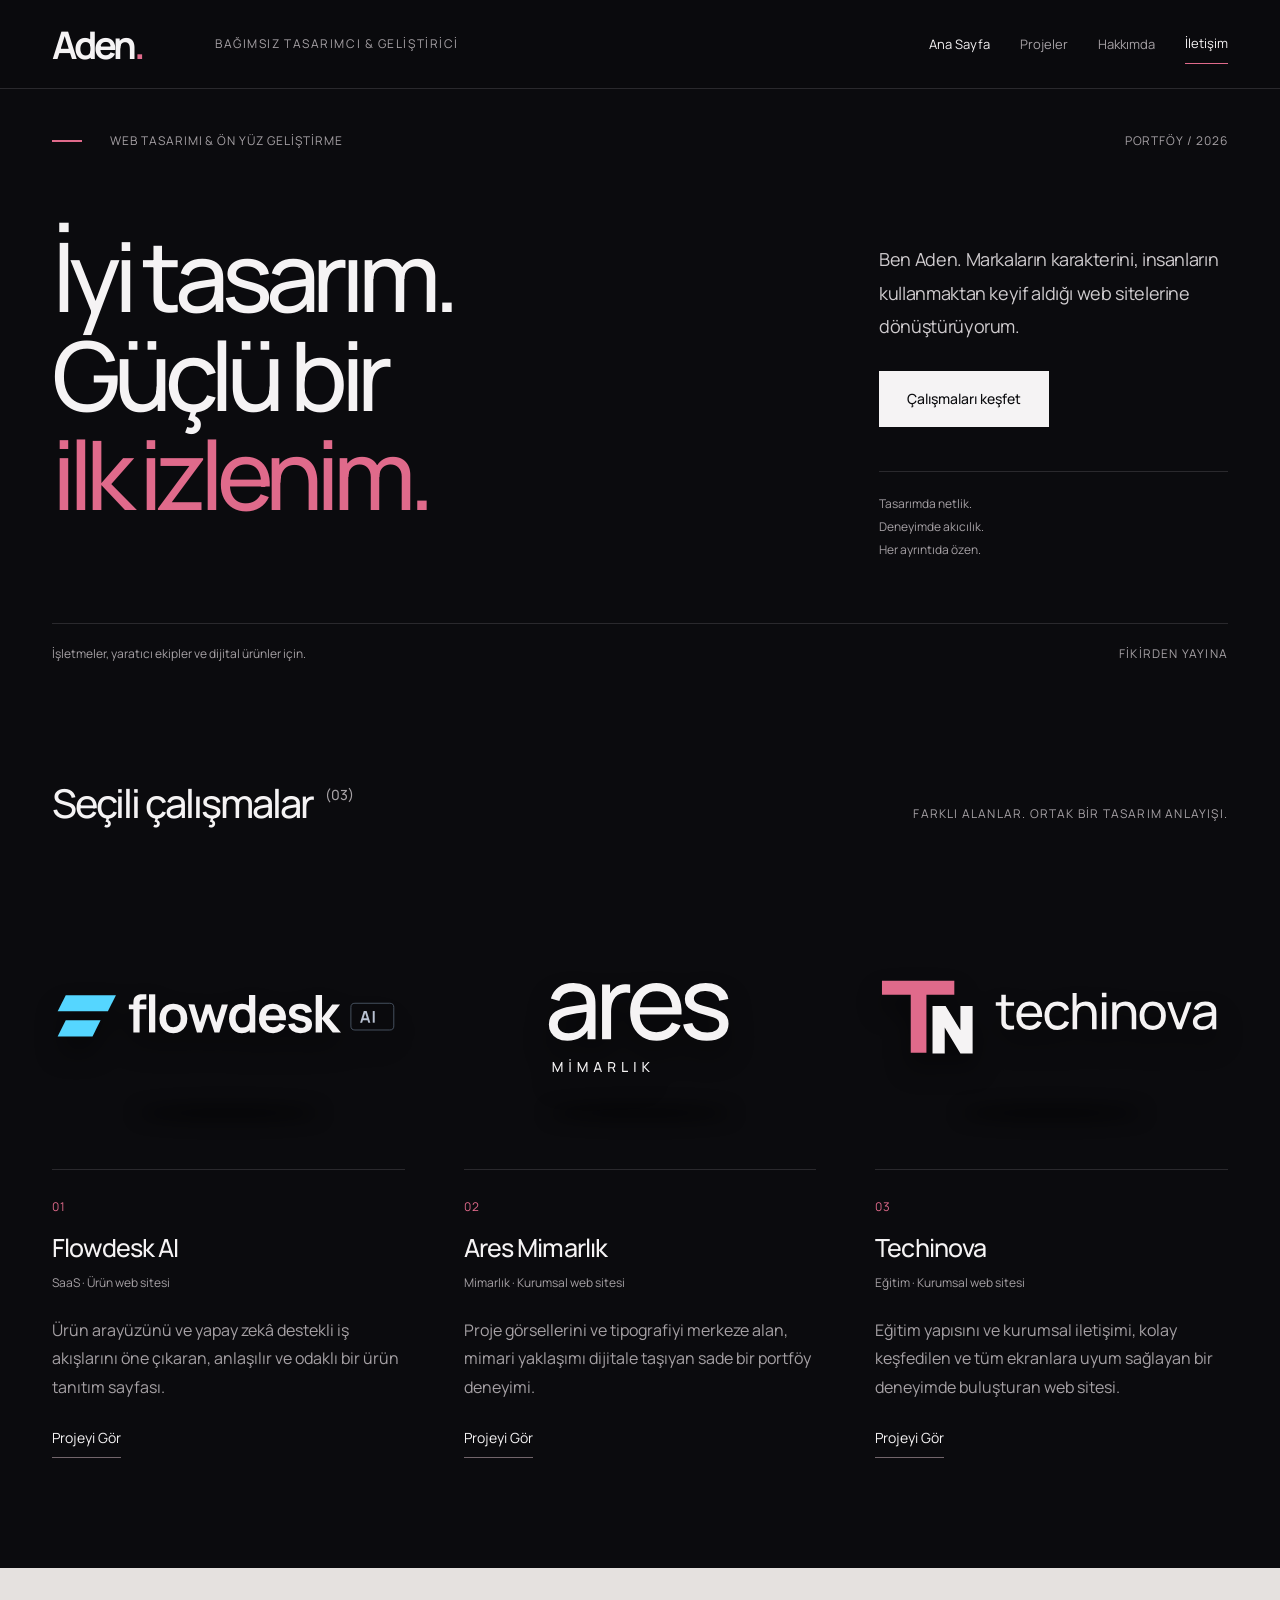
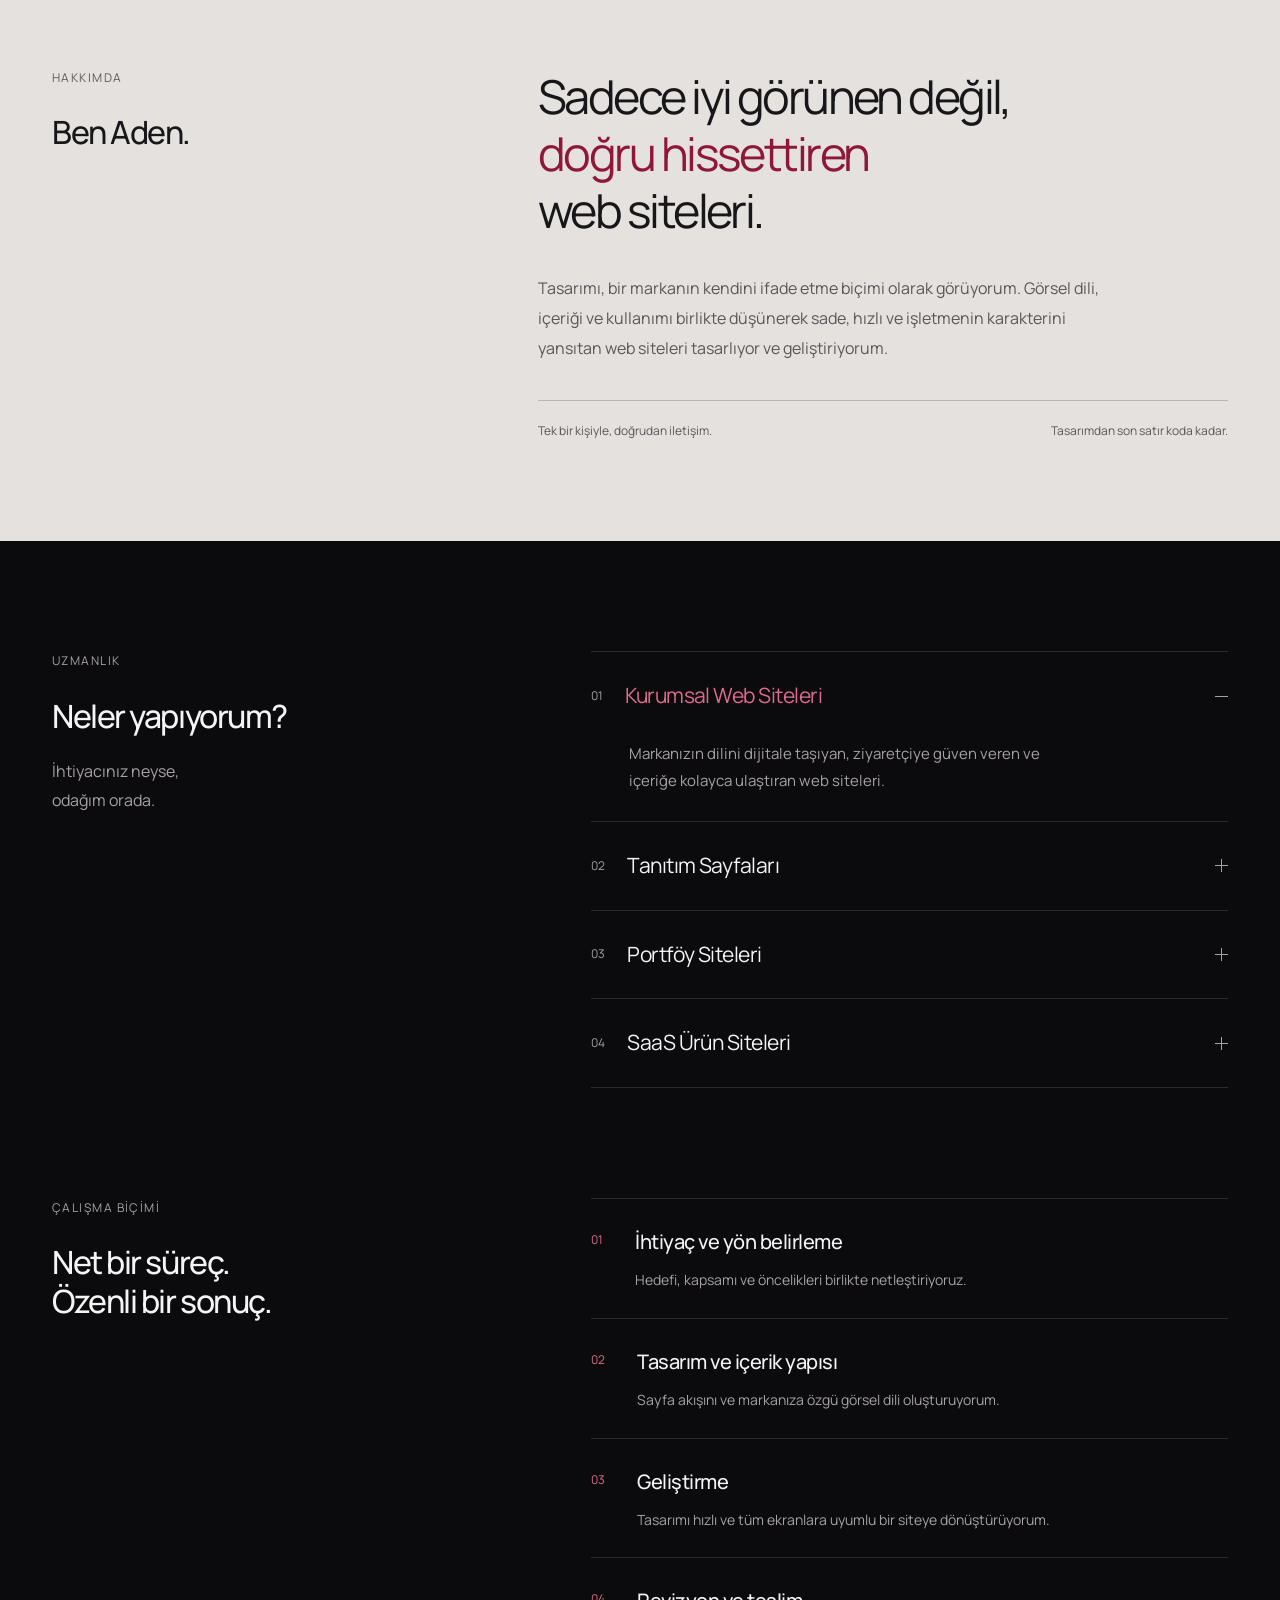
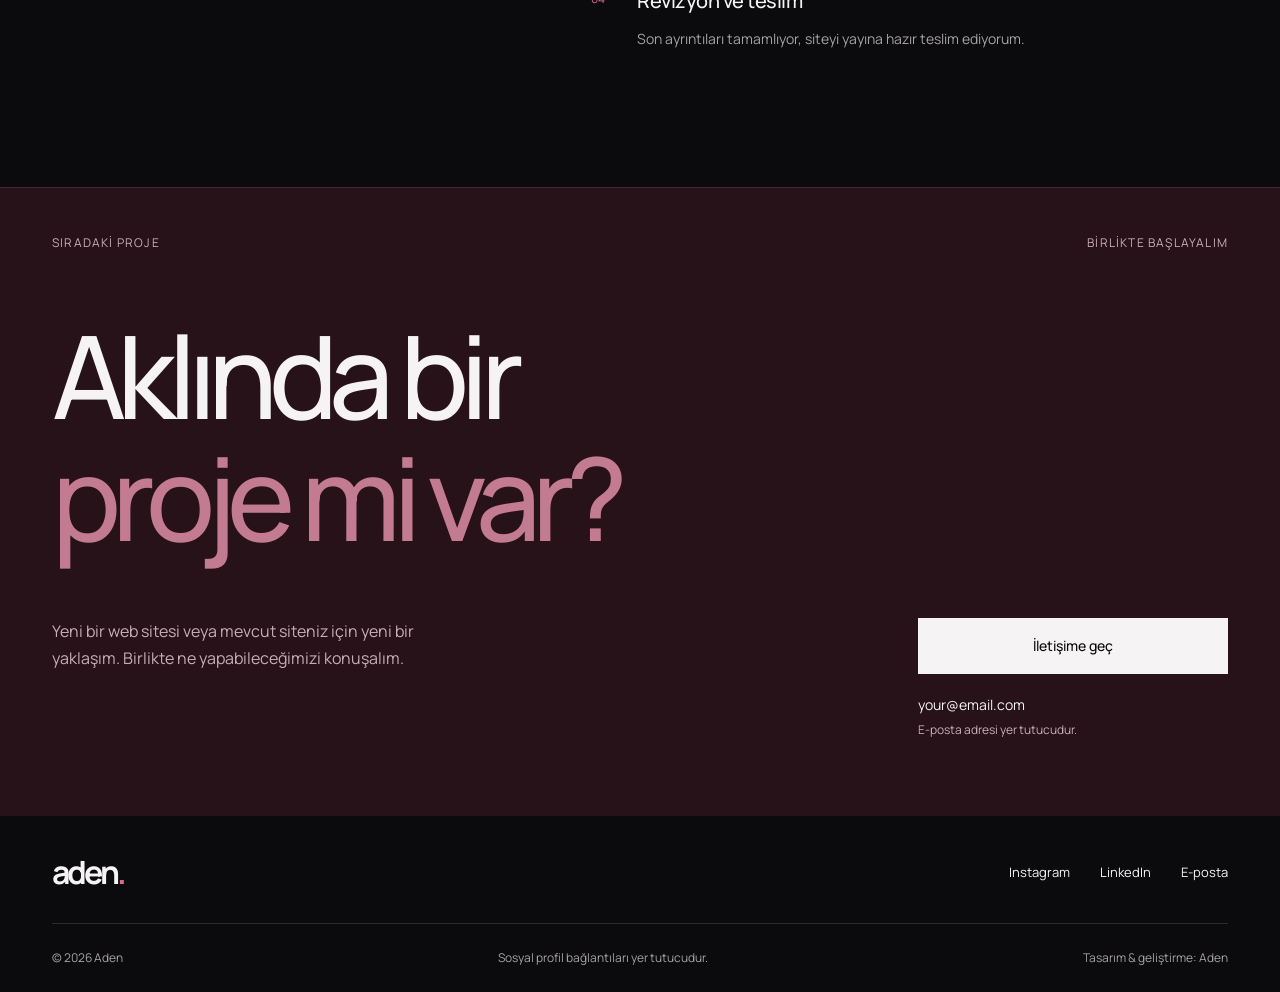
==== commit e308feea: "Update index.html" ====
--- a/index.html
+++ b/index.html
@@ -12,12 +12,12 @@
 </head>
 <body>
 <a class="skip-link" href="#icerik">İçeriğe geç</a>
-<header class="header"><div class="wrap navigation"><a class="logo" href="#ana-sayfa" aria-label="Aden ana sayfa">aden<span>.</span></a><span class="nav-caption">BAĞIMSIZ TASARIMCI & GELİŞTİRİCİ</span><button class="menu-toggle" type="button" aria-controls="navigation" aria-expanded="false" hidden>Menü <span aria-hidden="true">+</span></button><nav id="navigation" aria-label="Ana gezinme"><a href="#ana-sayfa" aria-current="location">Ana Sayfa</a><a href="#projeler">Projeler</a><a href="#hakkimda">Hakkımda</a><a class="nav-contact" href="#iletisim">İletişim</a></nav></div></header>
+<header class="header"><div class="wrap navigation"><a class="logo" href="#ana-sayfa" aria-label="Aden ana sayfa">Aden<span>.</span></a><span class="nav-caption">BAĞIMSIZ TASARIMCI & GELİŞTİRİCİ</span><button class="menu-toggle" type="button" aria-controls="navigation" aria-expanded="false" hidden>Menü <span aria-hidden="true">+</span></button><nav id="navigation" aria-label="Ana gezinme"><a href="#ana-sayfa" aria-current="location">Ana Sayfa</a><a href="#projeler">Projeler</a><a href="#hakkimda">Hakkımda</a><a class="nav-contact" href="#iletisim">İletişim</a></nav></div></header>
 <main id="icerik">
 <section class="hero wrap" id="ana-sayfa" aria-labelledby="hero-title"><div class="hero-meta"><span>WEB TASARIMI & ÖN YÜZ GELİŞTİRME</span><span>PORTFÖY / 2026</span></div><div class="hero-grid"><div><h1 id="hero-title">İyi tasarım.<br>Güçlü bir<br><span>ilk izlenim.</span></h1></div><div class="hero-aside"><p class="intro">Ben Aden. Markaların karakterini, insanların kullanmaktan keyif aldığı web sitelerine dönüştürüyorum.</p><a class="button" href="#projeler">Çalışmaları keşfet</a><div class="specialties"><span>Tasarımda netlik.</span><span>Deneyimde akıcılık.</span><span>Her ayrıntıda özen.</span></div></div></div><div class="hero-foot"><span>İşletmeler, yaratıcı ekipler ve dijital ürünler için.</span><span>FİKİRDEN YAYINA</span></div></section>
-<section class="work wrap" id="projeler" aria-labelledby="work-title"><div class="section-head"><h2 id="work-title">Seçili çalışmalar<span class="count">(03)</span></h2><span class="eyebrow">FARKLI ALANLAR. ORTAK BİR TASARIM ANLAYIŞI.</span></div><div class="logo-projects"><article class="logo-project" id="flowdesk"><a class="logo-stage logo-stage-flowdesk" href="https://example.com/flowdesk" target="_blank" rel="noopener noreferrer" data-placeholder="project" aria-label="Flowdesk AI projesini gör — geçici bağlantı, yeni sekmede açılır"><span class="logo-float"><img class="project-logo" src="./flowdesk-logo.svg" alt="Flowdesk AI logosu" width="480" height="220" decoding="async"></span></a><div class="logo-project-info"><span class="logo-number">01</span><h3>Flowdesk AI</h3><p class="logo-category">SaaS · Ürün web sitesi</p><p class="logo-description">Ürün arayüzünü ve yapay zekâ destekli iş akışlarını öne çıkaran, anlaşılır ve odaklı bir ürün tanıtım sayfası.</p><a class="logo-project-link" href="https://example.com/flowdesk" target="_blank" rel="noopener noreferrer" data-placeholder="project" aria-label="Flowdesk AI projesini gör — geçici bağlantı, yeni sekmede açılır">Projeyi Gör</a><small>Geçici proje bağlantısı</small></div></article><article class="logo-project" id="ares"><a class="logo-stage logo-stage-ares" href="https://example.com/ares" target="_blank" rel="noopener noreferrer" data-placeholder="project" aria-label="Ares Mimarlık projesini gör — geçici bağlantı, yeni sekmede açılır"><span class="logo-float"><img class="project-logo" src="./ares-logo.svg" alt="Ares Mimarlık logosu" width="480" height="220" decoding="async"></span></a><div class="logo-project-info"><span class="logo-number">02</span><h3>Ares Mimarlık</h3><p class="logo-category">Mimarlık · Kurumsal web sitesi</p><p class="logo-description">Proje görsellerini ve tipografiyi merkeze alan, mimari yaklaşımı dijitale taşıyan sade bir portföy deneyimi.</p><a class="logo-project-link" href="https://example.com/ares" target="_blank" rel="noopener noreferrer" data-placeholder="project" aria-label="Ares Mimarlık projesini gör — geçici bağlantı, yeni sekmede açılır">Projeyi Gör</a><small>Geçici proje bağlantısı</small></div></article><article class="logo-project" id="techinova"><a class="logo-stage logo-stage-techinova" href="https://example.com/techinova" target="_blank" rel="noopener noreferrer" data-placeholder="project" aria-label="Techinova projesini gör — geçici bağlantı, yeni sekmede açılır"><span class="logo-float"><img class="project-logo" src="./techinova-logo.svg" alt="Techinova logosu" width="480" height="220" decoding="async"></span></a><div class="logo-project-info"><span class="logo-number">03</span><h3>Techinova</h3><p class="logo-category">Eğitim · Kurumsal web sitesi</p><p class="logo-description">Eğitim yapısını ve kurumsal iletişimi, kolay keşfedilen ve tüm ekranlara uyum sağlayan bir deneyimde buluşturan web sitesi.</p><a class="logo-project-link" href="https://example.com/techinova" target="_blank" rel="noopener noreferrer" data-placeholder="project" aria-label="Techinova projesini gör — geçici bağlantı, yeni sekmede açılır">Projeyi Gör</a><small>Geçici proje bağlantısı</small></div></article></div></section><section class="about" id="hakkimda" aria-labelledby="about-title"><div class="wrap about-grid"><div class="section-label"><span>HAKKIMDA</span><h2 id="about-title">Ben Aden.</h2></div><div class="about-content"><p class="statement">Sadece iyi görünen değil,<br><span>doğru hissettiren</span><br>web siteleri.</p><p class="body-copy">Tasarımı, bir markanın kendini ifade etme biçimi olarak görüyorum. Görsel dili, içeriği ve kullanımı birlikte düşünerek sade, hızlı ve işletmenin karakterini yansıtan web siteleri tasarlıyor ve geliştiriyorum.</p><div class="about-signature"><span>Tek bir kişiyle, doğrudan iletişim.</span><span>Tasarımdan son satır koda kadar.</span></div></div></div></section>
+<section class="work wrap" id="projeler" aria-labelledby="work-title"><div class="section-head"><h2 id="work-title">Seçili çalışmalar<span class="count">(03)</span></h2><span class="eyebrow">FARKLI ALANLAR. ORTAK BİR TASARIM ANLAYIŞI.</span></div><div class="logo-projects"><article class="logo-project" id="flowdesk"><a class="logo-stage logo-stage-flowdesk" href="https://xaqec.github.io/flowdesk" target="_blank" rel="noopener noreferrer" data-placeholder="project" aria-label="Flowdesk AI projesini gör — yeni sekmede açılır"><span class="logo-float"><img class="project-logo" src="./flowdesk-logo.svg" alt="Flowdesk AI logosu" width="480" height="220" decoding="async"></span></a><div class="logo-project-info"><span class="logo-number">01</span><h3>Flowdesk AI</h3><p class="logo-category">SaaS · Ürün web sitesi</p><p class="logo-description">Ürün arayüzünü ve yapay zekâ destekli iş akışlarını öne çıkaran, anlaşılır ve odaklı bir ürün tanıtım sayfası.</p><a class="logo-project-link" href="https://xaqec.github.io/flowdesk" target="_blank" rel="noopener noreferrer" data-placeholder="project" aria-label="Flowdesk AI projesini gör — yeni sekmede açılır">Projeyi Gör</a></div></article><article class="logo-project" id="ares"><a class="logo-stage logo-stage-ares" href="https://xaqec.github.io/ares" target="_blank" rel="noopener noreferrer" data-placeholder="project" aria-label="Ares Mimarlık projesini gör — yeni sekmede açılır"><span class="logo-float"><img class="project-logo" src="./ares-logo.svg" alt="Ares Mimarlık logosu" width="480" height="220" decoding="async"></span></a><div class="logo-project-info"><span class="logo-number">02</span><h3>Ares Mimarlık</h3><p class="logo-category">Mimarlık · Kurumsal web sitesi</p><p class="logo-description">Proje görsellerini ve tipografiyi merkeze alan, mimari yaklaşımı dijitale taşıyan sade bir portföy deneyimi.</p><a class="logo-project-link" href="https://xaqec.github.io/ares" target="_blank" rel="noopener noreferrer" data-placeholder="project" aria-label="Ares Mimarlık projesini gör — yeni sekmede açılır">Projeyi Gör</a></div></article><article class="logo-project" id="techinova"><a class="logo-stage logo-stage-techinova" href="https://xaqec.github.io/techinova" target="_blank" rel="noopener noreferrer" data-placeholder="project" aria-label="Techinova projesini gör — yeni sekmede açılır"><span class="logo-float"><img class="project-logo" src="./techinova-logo.svg" alt="Techinova logosu" width="480" height="220" decoding="async"></span></a><div class="logo-project-info"><span class="logo-number">03</span><h3>Techinova</h3><p class="logo-category">Eğitim · Kurumsal web sitesi</p><p class="logo-description">Eğitim yapısını ve kurumsal iletişimi, kolay keşfedilen ve tüm ekranlara uyum sağlayan bir deneyimde buluşturan web sitesi.</p><a class="logo-project-link" href="https://xaqec.github.io/techinova" target="_blank" rel="noopener noreferrer" data-placeholder="project" aria-label="Techinova projesini gör —  yeni sekmede açılır">Projeyi Gör</a></div></article></div></section><section class="about" id="hakkimda" aria-labelledby="about-title"><div class="wrap about-grid"><div class="section-label"><span>HAKKIMDA</span><h2 id="about-title">Ben Aden.</h2></div><div class="about-content"><p class="statement">Sadece iyi görünen değil,<br><span>doğru hissettiren</span><br>web siteleri.</p><p class="body-copy">Tasarımı, bir markanın kendini ifade etme biçimi olarak görüyorum. Görsel dili, içeriği ve kullanımı birlikte düşünerek sade, hızlı ve işletmenin karakterini yansıtan web siteleri tasarlıyor ve geliştiriyorum.</p><div class="about-signature"><span>Tek bir kişiyle, doğrudan iletişim.</span><span>Tasarımdan son satır koda kadar.</span></div></div></div></section>
 <section class="expertise wrap" aria-labelledby="services-title"><div class="section-label"><span>UZMANLIK</span><h2 id="services-title">Neler yapıyorum?</h2><p>İhtiyacınız neyse,<br>odağım orada.</p></div><div class="service-list"><details open><summary><span class="service-no">01</span>Kurumsal Web Siteleri<span class="plus" aria-hidden="true"></span></summary><p>Markanızın dilini dijitale taşıyan, ziyaretçiye güven veren ve içeriğe kolayca ulaştıran web siteleri.</p></details><details><summary><span class="service-no">02</span>Tanıtım Sayfaları<span class="plus" aria-hidden="true"></span></summary><p>Tek bir ürün, hizmet veya kampanyaya odaklanan; mesajı kısa ve güçlü biçimde anlatan sayfalar.</p></details><details><summary><span class="service-no">03</span>Portföy Siteleri<span class="plus" aria-hidden="true"></span></summary><p>İşlerinizi öne çıkaran, kişisel yaklaşımınızı ve tasarım dilinizi yansıtan dijital alanlar.</p></details><details><summary><span class="service-no">04</span>SaaS Ürün Siteleri<span class="plus" aria-hidden="true"></span></summary><p>Ürünün değerini anlaşılır kılan; arayüzü, özellikleri ve kullanım senaryolarını bir araya getiren deneyimler.</p></details></div></section>
 <section class="process wrap" aria-labelledby="process-title"><div class="section-label"><span>ÇALIŞMA BİÇİMİ</span><h2 id="process-title">Net bir süreç.<br>Özenli bir sonuç.</h2></div><ol><li><span>01</span><div><h3>İhtiyaç ve yön belirleme</h3><p>Hedefi, kapsamı ve öncelikleri birlikte netleştiriyoruz.</p></div></li><li><span>02</span><div><h3>Tasarım ve içerik yapısı</h3><p>Sayfa akışını ve markanıza özgü görsel dili oluşturuyorum.</p></div></li><li><span>03</span><div><h3>Geliştirme</h3><p>Tasarımı hızlı ve tüm ekranlara uyumlu bir siteye dönüştürüyorum.</p></div></li><li><span>04</span><div><h3>Revizyon ve teslim</h3><p>Son ayrıntıları tamamlıyor, siteyi yayına hazır teslim ediyorum.</p></div></li></ol></section>
 <section class="contact" id="iletisim" aria-labelledby="contact-title"><div class="wrap"><div class="contact-top"><span class="eyebrow">SIRADAKİ PROJE</span><span class="eyebrow">BİRLİKTE BAŞLAYALIM</span></div><h2 id="contact-title">Aklında bir<br><span>proje mi var?</span></h2><div class="contact-bottom"><p>Yeni bir web sitesi veya mevcut siteniz için yeni bir yaklaşım. Birlikte ne yapabileceğimizi konuşalım.</p><div><a class="button contact-button" href="mailto:your@email.com" data-placeholder="email">İletişime geç</a><a class="email" href="mailto:your@email.com" data-placeholder="email">your@email.com</a><small>E-posta adresi yer tutucudur.</small></div></div></div></section>
-</main><footer class="wrap footer"><div class="footer-top"><a class="logo" href="#ana-sayfa" aria-label="Aden sayfa başına dön">aden<span>.</span></a><div class="socials"><a href="https://example.com/instagram" target="_blank" rel="noopener noreferrer" data-placeholder="social" aria-label="Instagram geçici profil bağlantısı">Instagram</a><a href="https://example.com/linkedin" target="_blank" rel="noopener noreferrer" data-placeholder="social" aria-label="LinkedIn geçici profil bağlantısı">LinkedIn</a><a href="mailto:your@email.com" data-placeholder="email">E-posta</a></div></div><div class="footer-bottom"><span>© 2026 Aden</span><span>Sosyal profil bağlantıları yer tutucudur.</span><span>Tasarım & geliştirme: Aden</span></div></footer>
-</body></html>+</main><footer class="wrap footer"><div class="footer-top"><a class="logo" href="#ana-sayfa" aria-label="Aden sayfa başına dön">aden<span>.</span></a><div class="socials"><a href="https://www.instagram.com/aloxiar/" target="_blank" rel="noopener noreferrer" data-placeholder="social" aria-label="Instagram geçici profil bağlantısı">Instagram</a><a href="https://example.com/linkedin" target="_blank" rel="noopener noreferrer" data-placeholder="social" aria-label="LinkedIn geçici profil bağlantısı">LinkedIn</a><a href="mailto:aloxiar@gmail.com" data-placeholder="email">E-posta</a></div></div><div class="footer-bottom"><span>© 2026 Aden</span><span>Sosyal profil bağlantıları yer tutucudur.</span><span>Tasarım & geliştirme: Aden</span></div></footer>
+</body></html>
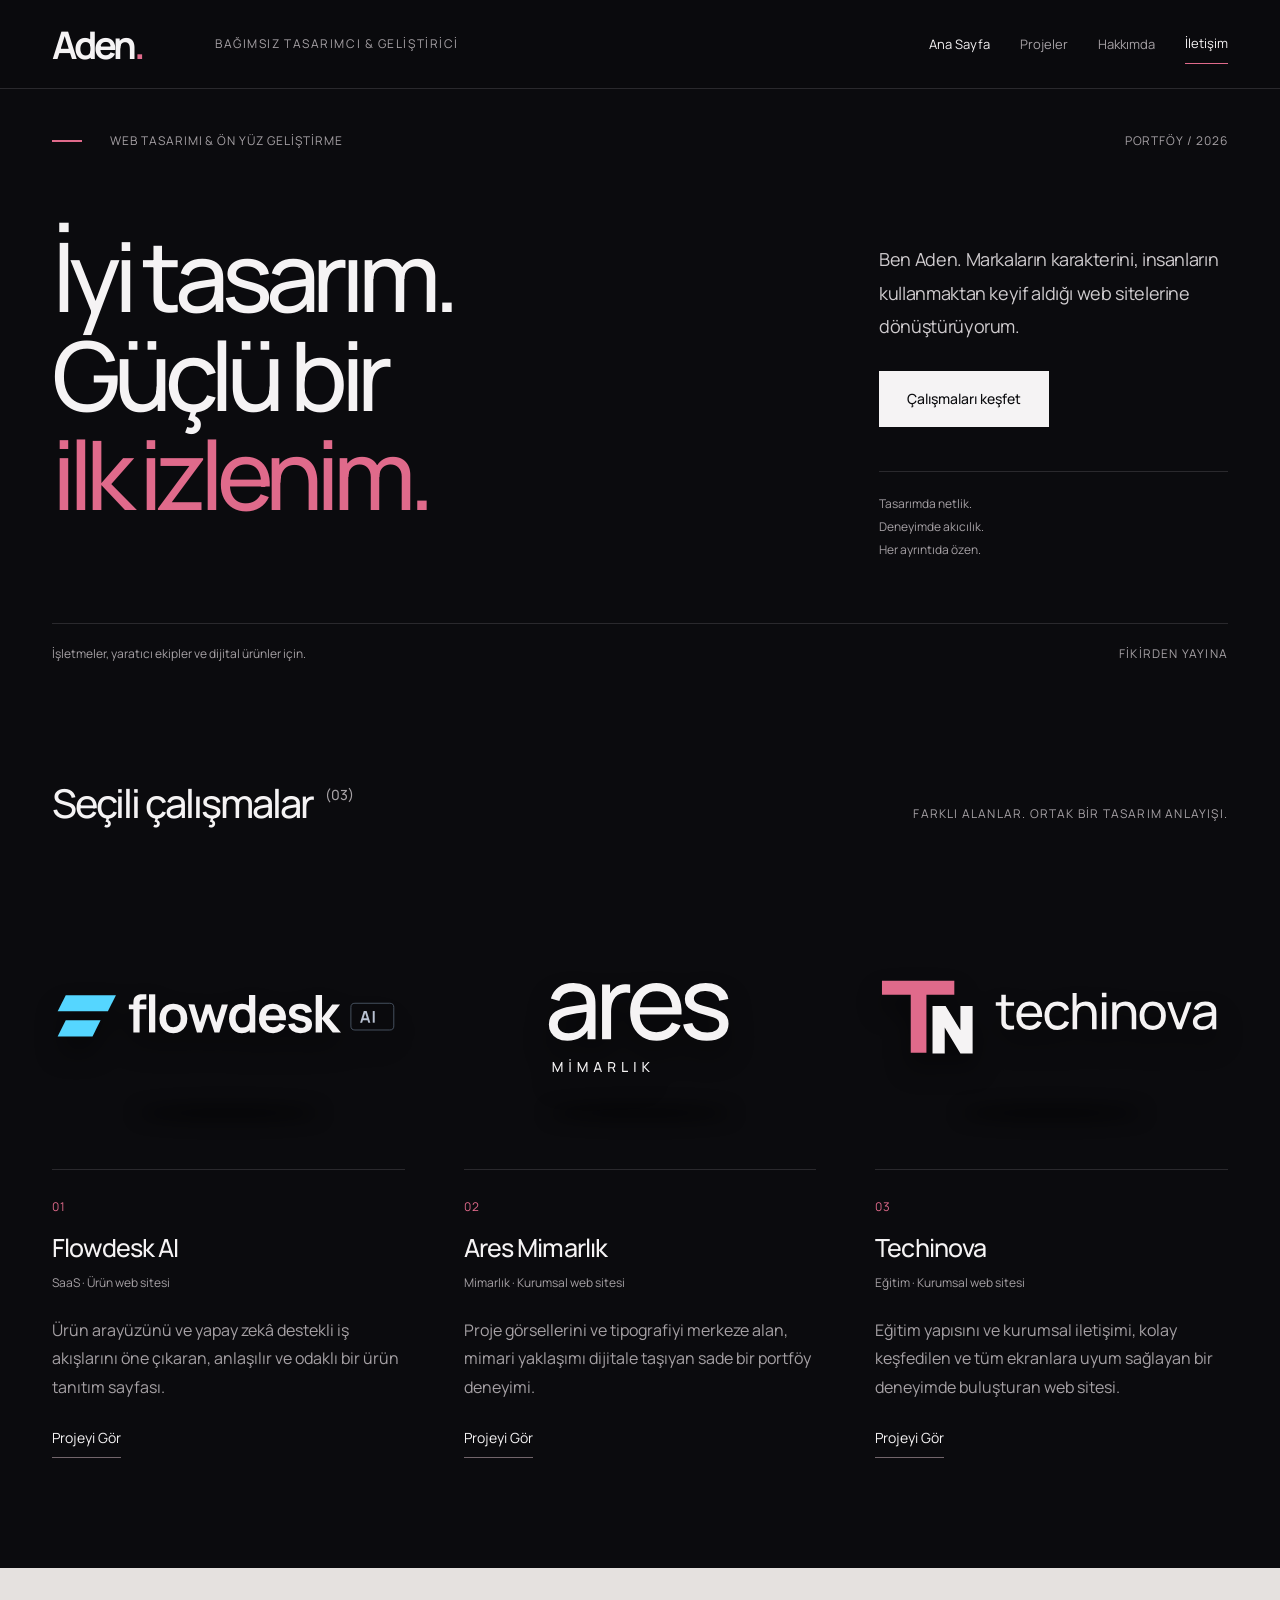
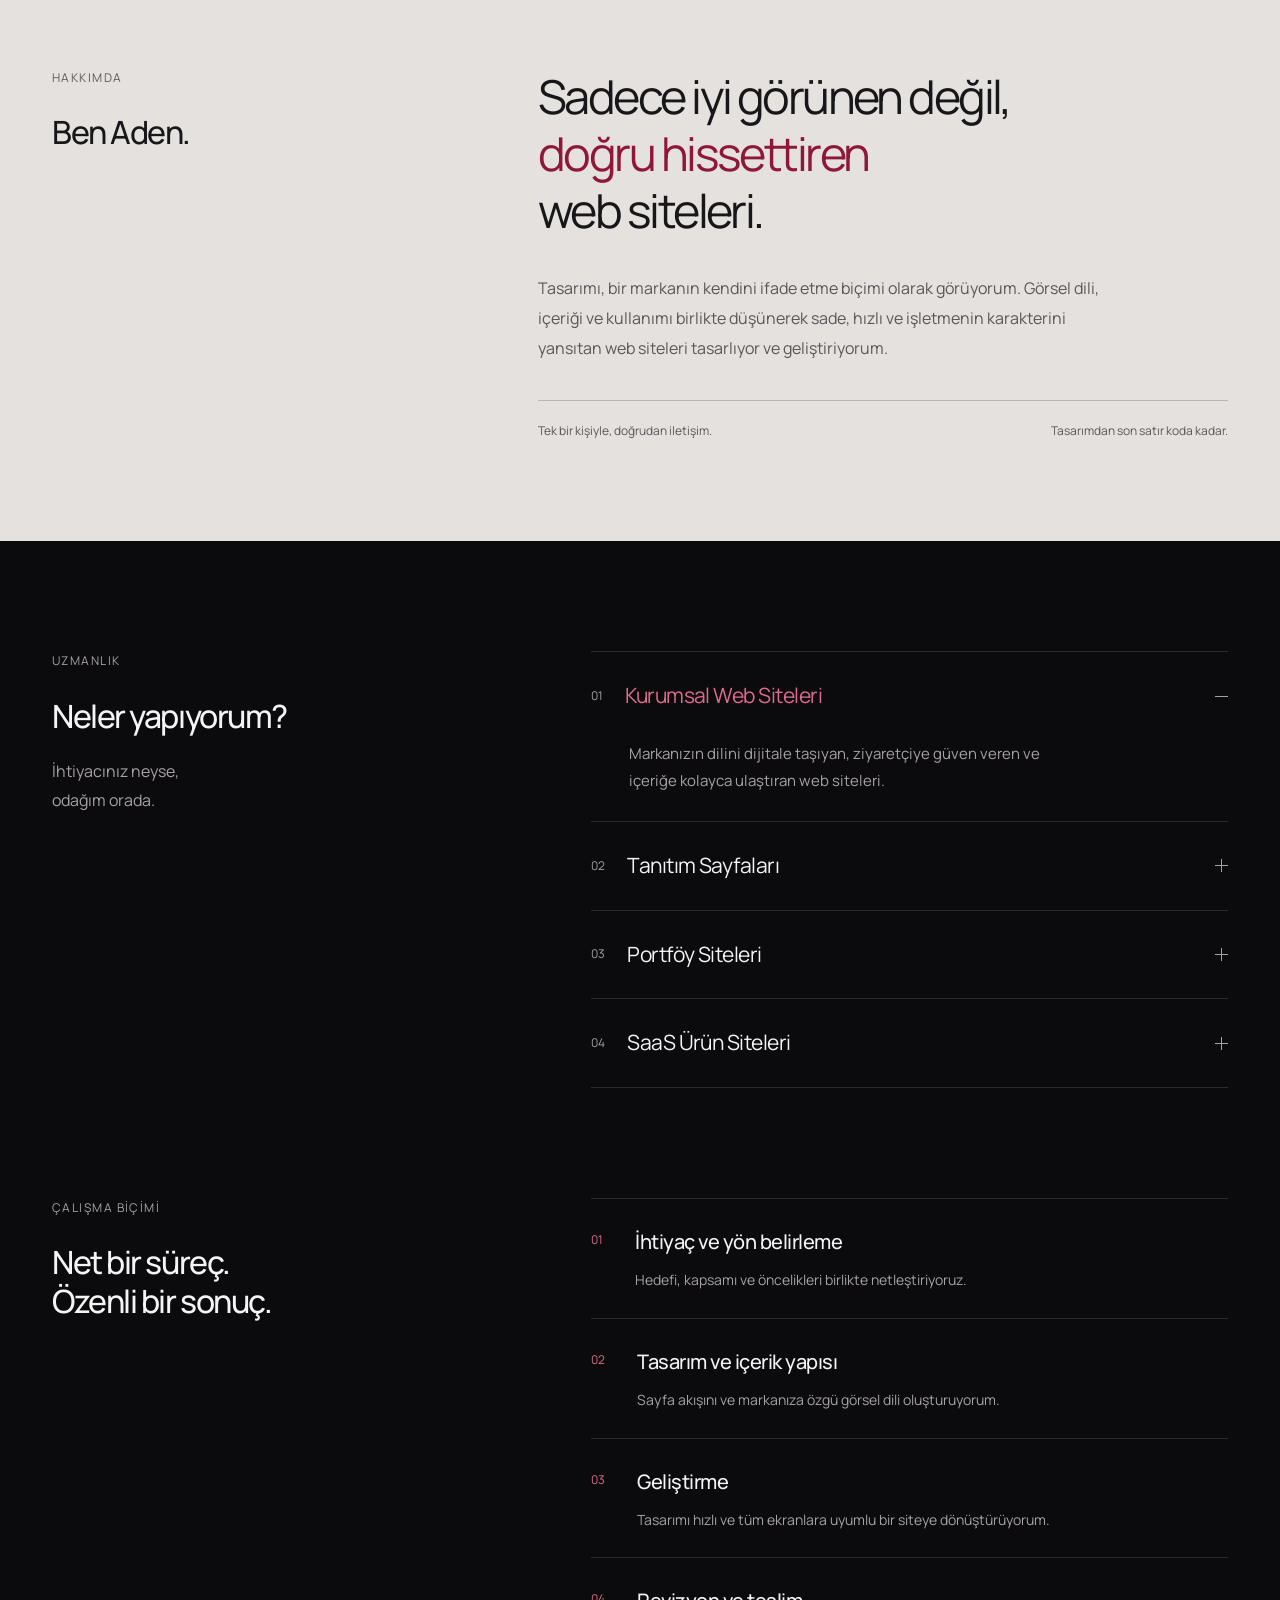
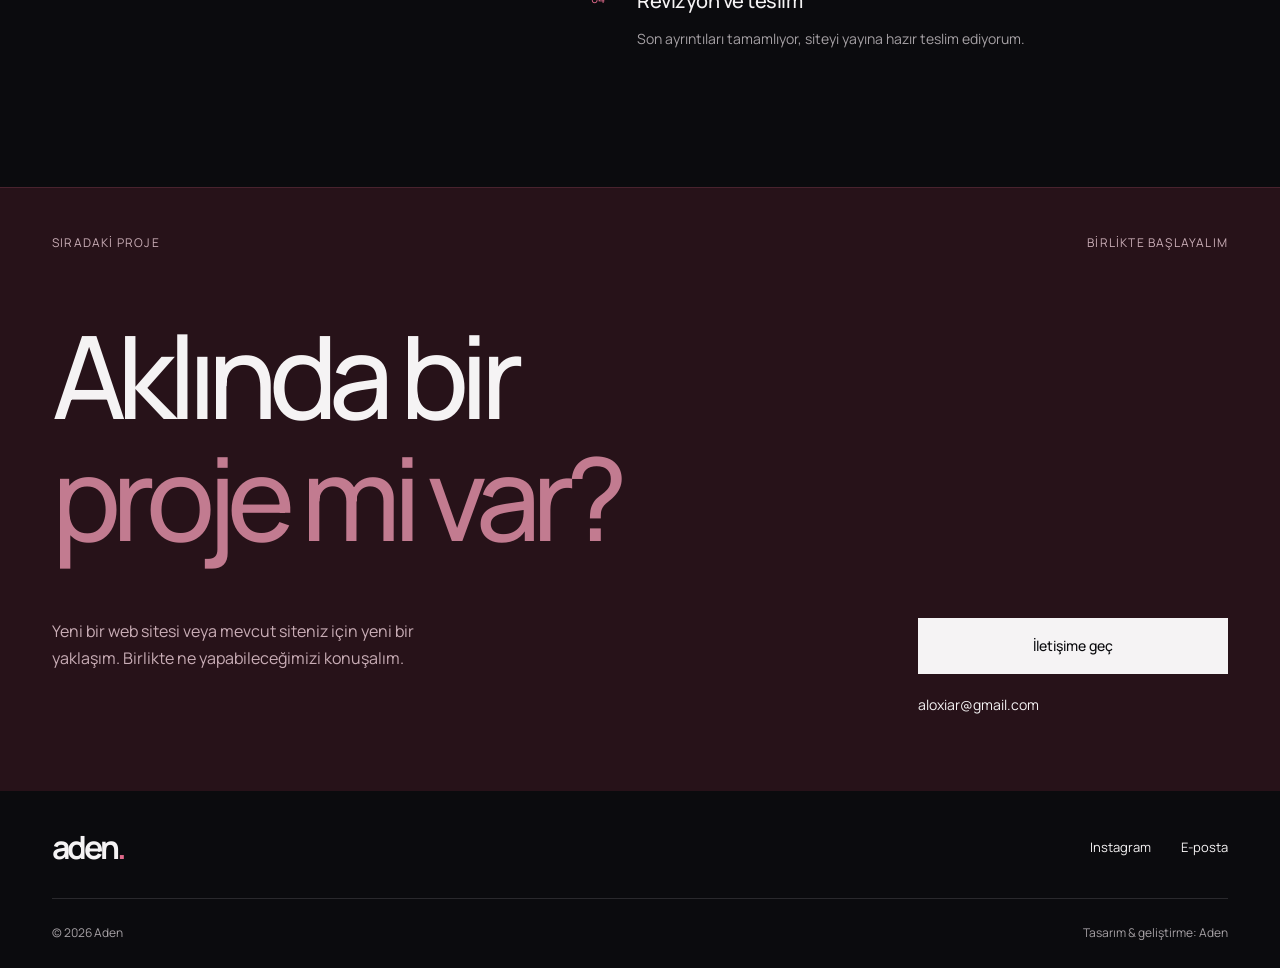
==== commit 13d7e55b: "Update index.html" ====
--- a/index.html
+++ b/index.html
@@ -18,6 +18,6 @@
 <section class="work wrap" id="projeler" aria-labelledby="work-title"><div class="section-head"><h2 id="work-title">Seçili çalışmalar<span class="count">(03)</span></h2><span class="eyebrow">FARKLI ALANLAR. ORTAK BİR TASARIM ANLAYIŞI.</span></div><div class="logo-projects"><article class="logo-project" id="flowdesk"><a class="logo-stage logo-stage-flowdesk" href="https://xaqec.github.io/flowdesk" target="_blank" rel="noopener noreferrer" data-placeholder="project" aria-label="Flowdesk AI projesini gör — yeni sekmede açılır"><span class="logo-float"><img class="project-logo" src="./flowdesk-logo.svg" alt="Flowdesk AI logosu" width="480" height="220" decoding="async"></span></a><div class="logo-project-info"><span class="logo-number">01</span><h3>Flowdesk AI</h3><p class="logo-category">SaaS · Ürün web sitesi</p><p class="logo-description">Ürün arayüzünü ve yapay zekâ destekli iş akışlarını öne çıkaran, anlaşılır ve odaklı bir ürün tanıtım sayfası.</p><a class="logo-project-link" href="https://xaqec.github.io/flowdesk" target="_blank" rel="noopener noreferrer" data-placeholder="project" aria-label="Flowdesk AI projesini gör — yeni sekmede açılır">Projeyi Gör</a></div></article><article class="logo-project" id="ares"><a class="logo-stage logo-stage-ares" href="https://xaqec.github.io/ares" target="_blank" rel="noopener noreferrer" data-placeholder="project" aria-label="Ares Mimarlık projesini gör — yeni sekmede açılır"><span class="logo-float"><img class="project-logo" src="./ares-logo.svg" alt="Ares Mimarlık logosu" width="480" height="220" decoding="async"></span></a><div class="logo-project-info"><span class="logo-number">02</span><h3>Ares Mimarlık</h3><p class="logo-category">Mimarlık · Kurumsal web sitesi</p><p class="logo-description">Proje görsellerini ve tipografiyi merkeze alan, mimari yaklaşımı dijitale taşıyan sade bir portföy deneyimi.</p><a class="logo-project-link" href="https://xaqec.github.io/ares" target="_blank" rel="noopener noreferrer" data-placeholder="project" aria-label="Ares Mimarlık projesini gör — yeni sekmede açılır">Projeyi Gör</a></div></article><article class="logo-project" id="techinova"><a class="logo-stage logo-stage-techinova" href="https://xaqec.github.io/techinova" target="_blank" rel="noopener noreferrer" data-placeholder="project" aria-label="Techinova projesini gör — yeni sekmede açılır"><span class="logo-float"><img class="project-logo" src="./techinova-logo.svg" alt="Techinova logosu" width="480" height="220" decoding="async"></span></a><div class="logo-project-info"><span class="logo-number">03</span><h3>Techinova</h3><p class="logo-category">Eğitim · Kurumsal web sitesi</p><p class="logo-description">Eğitim yapısını ve kurumsal iletişimi, kolay keşfedilen ve tüm ekranlara uyum sağlayan bir deneyimde buluşturan web sitesi.</p><a class="logo-project-link" href="https://xaqec.github.io/techinova" target="_blank" rel="noopener noreferrer" data-placeholder="project" aria-label="Techinova projesini gör —  yeni sekmede açılır">Projeyi Gör</a></div></article></div></section><section class="about" id="hakkimda" aria-labelledby="about-title"><div class="wrap about-grid"><div class="section-label"><span>HAKKIMDA</span><h2 id="about-title">Ben Aden.</h2></div><div class="about-content"><p class="statement">Sadece iyi görünen değil,<br><span>doğru hissettiren</span><br>web siteleri.</p><p class="body-copy">Tasarımı, bir markanın kendini ifade etme biçimi olarak görüyorum. Görsel dili, içeriği ve kullanımı birlikte düşünerek sade, hızlı ve işletmenin karakterini yansıtan web siteleri tasarlıyor ve geliştiriyorum.</p><div class="about-signature"><span>Tek bir kişiyle, doğrudan iletişim.</span><span>Tasarımdan son satır koda kadar.</span></div></div></div></section>
 <section class="expertise wrap" aria-labelledby="services-title"><div class="section-label"><span>UZMANLIK</span><h2 id="services-title">Neler yapıyorum?</h2><p>İhtiyacınız neyse,<br>odağım orada.</p></div><div class="service-list"><details open><summary><span class="service-no">01</span>Kurumsal Web Siteleri<span class="plus" aria-hidden="true"></span></summary><p>Markanızın dilini dijitale taşıyan, ziyaretçiye güven veren ve içeriğe kolayca ulaştıran web siteleri.</p></details><details><summary><span class="service-no">02</span>Tanıtım Sayfaları<span class="plus" aria-hidden="true"></span></summary><p>Tek bir ürün, hizmet veya kampanyaya odaklanan; mesajı kısa ve güçlü biçimde anlatan sayfalar.</p></details><details><summary><span class="service-no">03</span>Portföy Siteleri<span class="plus" aria-hidden="true"></span></summary><p>İşlerinizi öne çıkaran, kişisel yaklaşımınızı ve tasarım dilinizi yansıtan dijital alanlar.</p></details><details><summary><span class="service-no">04</span>SaaS Ürün Siteleri<span class="plus" aria-hidden="true"></span></summary><p>Ürünün değerini anlaşılır kılan; arayüzü, özellikleri ve kullanım senaryolarını bir araya getiren deneyimler.</p></details></div></section>
 <section class="process wrap" aria-labelledby="process-title"><div class="section-label"><span>ÇALIŞMA BİÇİMİ</span><h2 id="process-title">Net bir süreç.<br>Özenli bir sonuç.</h2></div><ol><li><span>01</span><div><h3>İhtiyaç ve yön belirleme</h3><p>Hedefi, kapsamı ve öncelikleri birlikte netleştiriyoruz.</p></div></li><li><span>02</span><div><h3>Tasarım ve içerik yapısı</h3><p>Sayfa akışını ve markanıza özgü görsel dili oluşturuyorum.</p></div></li><li><span>03</span><div><h3>Geliştirme</h3><p>Tasarımı hızlı ve tüm ekranlara uyumlu bir siteye dönüştürüyorum.</p></div></li><li><span>04</span><div><h3>Revizyon ve teslim</h3><p>Son ayrıntıları tamamlıyor, siteyi yayına hazır teslim ediyorum.</p></div></li></ol></section>
-<section class="contact" id="iletisim" aria-labelledby="contact-title"><div class="wrap"><div class="contact-top"><span class="eyebrow">SIRADAKİ PROJE</span><span class="eyebrow">BİRLİKTE BAŞLAYALIM</span></div><h2 id="contact-title">Aklında bir<br><span>proje mi var?</span></h2><div class="contact-bottom"><p>Yeni bir web sitesi veya mevcut siteniz için yeni bir yaklaşım. Birlikte ne yapabileceğimizi konuşalım.</p><div><a class="button contact-button" href="mailto:your@email.com" data-placeholder="email">İletişime geç</a><a class="email" href="mailto:your@email.com" data-placeholder="email">your@email.com</a><small>E-posta adresi yer tutucudur.</small></div></div></div></section>
-</main><footer class="wrap footer"><div class="footer-top"><a class="logo" href="#ana-sayfa" aria-label="Aden sayfa başına dön">aden<span>.</span></a><div class="socials"><a href="https://www.instagram.com/aloxiar/" target="_blank" rel="noopener noreferrer" data-placeholder="social" aria-label="Instagram geçici profil bağlantısı">Instagram</a><a href="https://example.com/linkedin" target="_blank" rel="noopener noreferrer" data-placeholder="social" aria-label="LinkedIn geçici profil bağlantısı">LinkedIn</a><a href="mailto:aloxiar@gmail.com" data-placeholder="email">E-posta</a></div></div><div class="footer-bottom"><span>© 2026 Aden</span><span>Sosyal profil bağlantıları yer tutucudur.</span><span>Tasarım & geliştirme: Aden</span></div></footer>
+<section class="contact" id="iletisim" aria-labelledby="contact-title"><div class="wrap"><div class="contact-top"><span class="eyebrow">SIRADAKİ PROJE</span><span class="eyebrow">BİRLİKTE BAŞLAYALIM</span></div><h2 id="contact-title">Aklında bir<br><span>proje mi var?</span></h2><div class="contact-bottom"><p>Yeni bir web sitesi veya mevcut siteniz için yeni bir yaklaşım. Birlikte ne yapabileceğimizi konuşalım.</p><div><a class="button contact-button" href="mailto:aloxiar@gmail.com" data-placeholder="email">İletişime geç</a><a class="email" href="mailto:aloxiar@gmail.com" data-placeholder="email">aloxiar@gmail.com</a></div></div></div></section>
+</main><footer class="wrap footer"><div class="footer-top"><a class="logo" href="#ana-sayfa" aria-label="Aden sayfa başına dön">aden<span>.</span></a><div class="socials"><a href="https://www.instagram.com/aloxiar/" target="_blank" rel="noopener noreferrer" data-placeholder="social" aria-label="Instagram geçici profil bağlantısı">Instagram</a><a href="mailto:aloxiar@gmail.com" data-placeholder="email">E-posta</a></div></div><div class="footer-bottom"><span>© 2026 Aden</span><span>Tasarım & geliştirme: Aden</span></div></footer>
 </body></html>
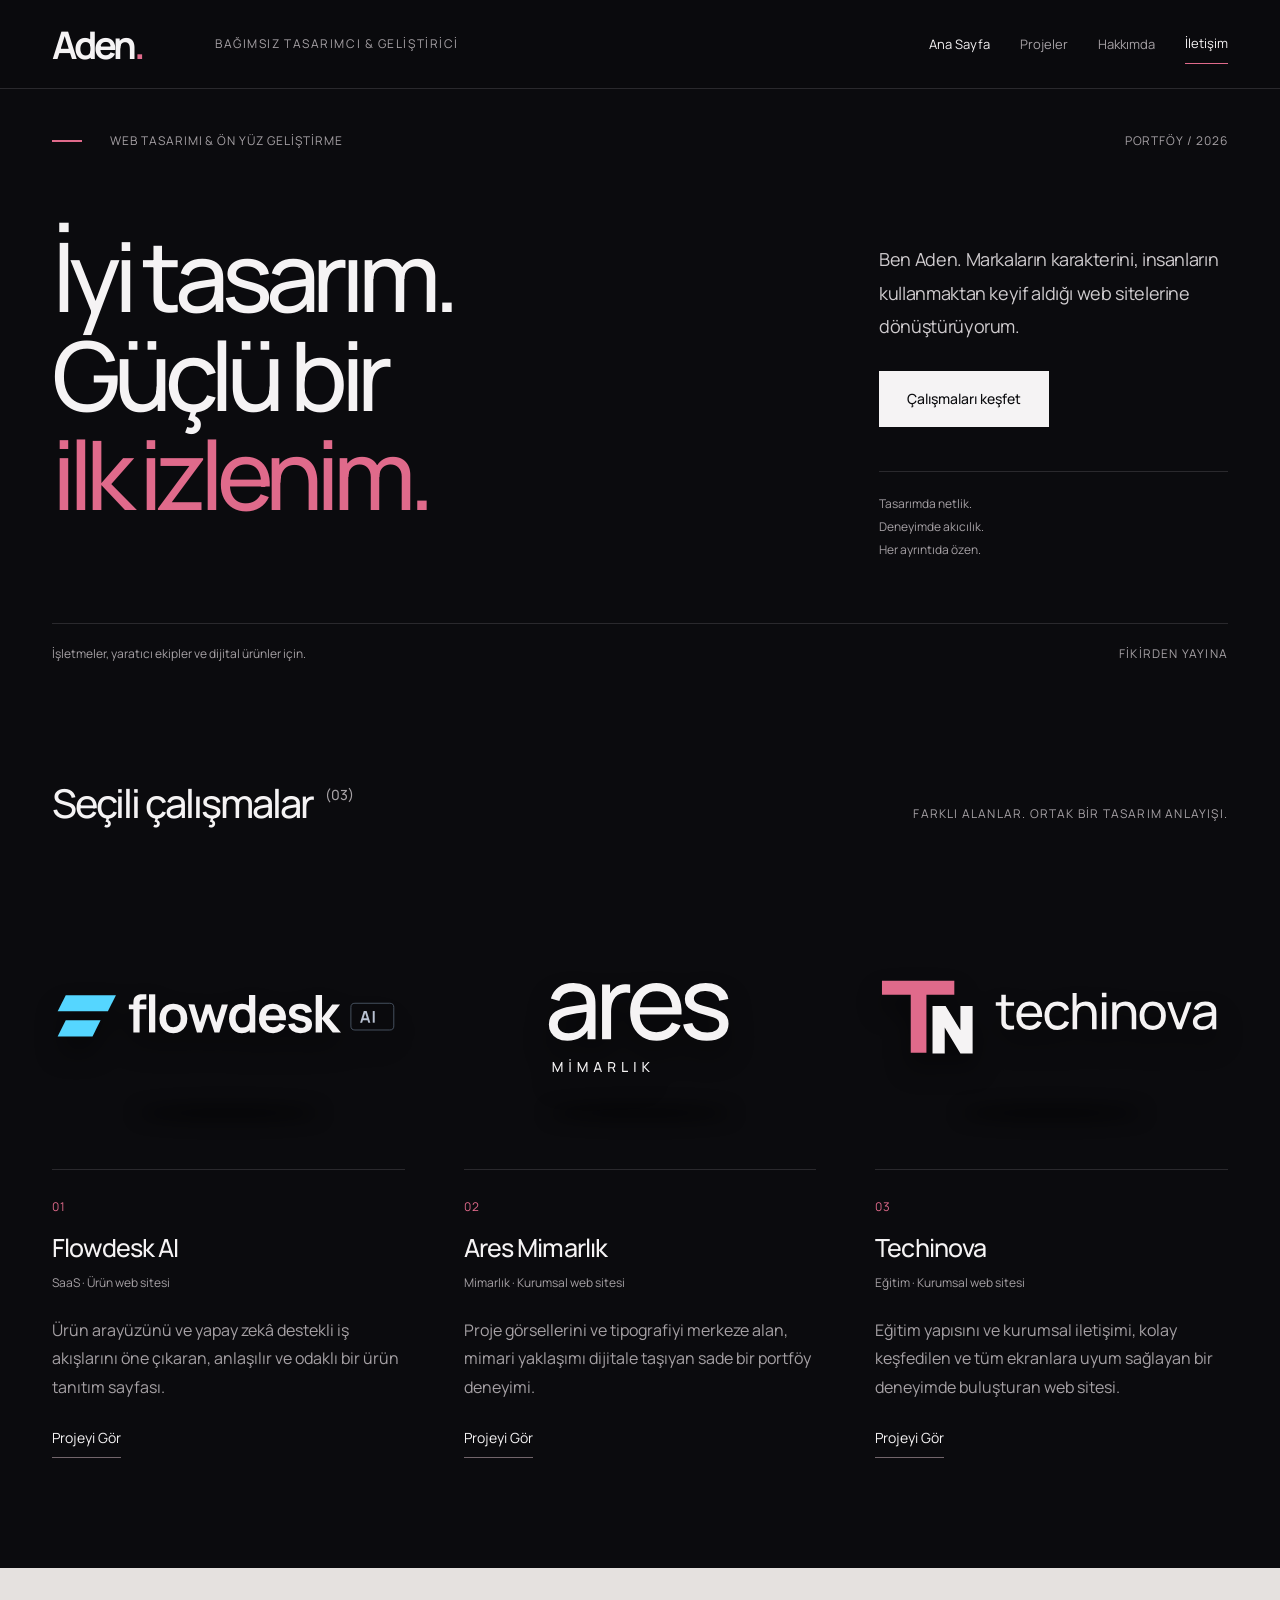
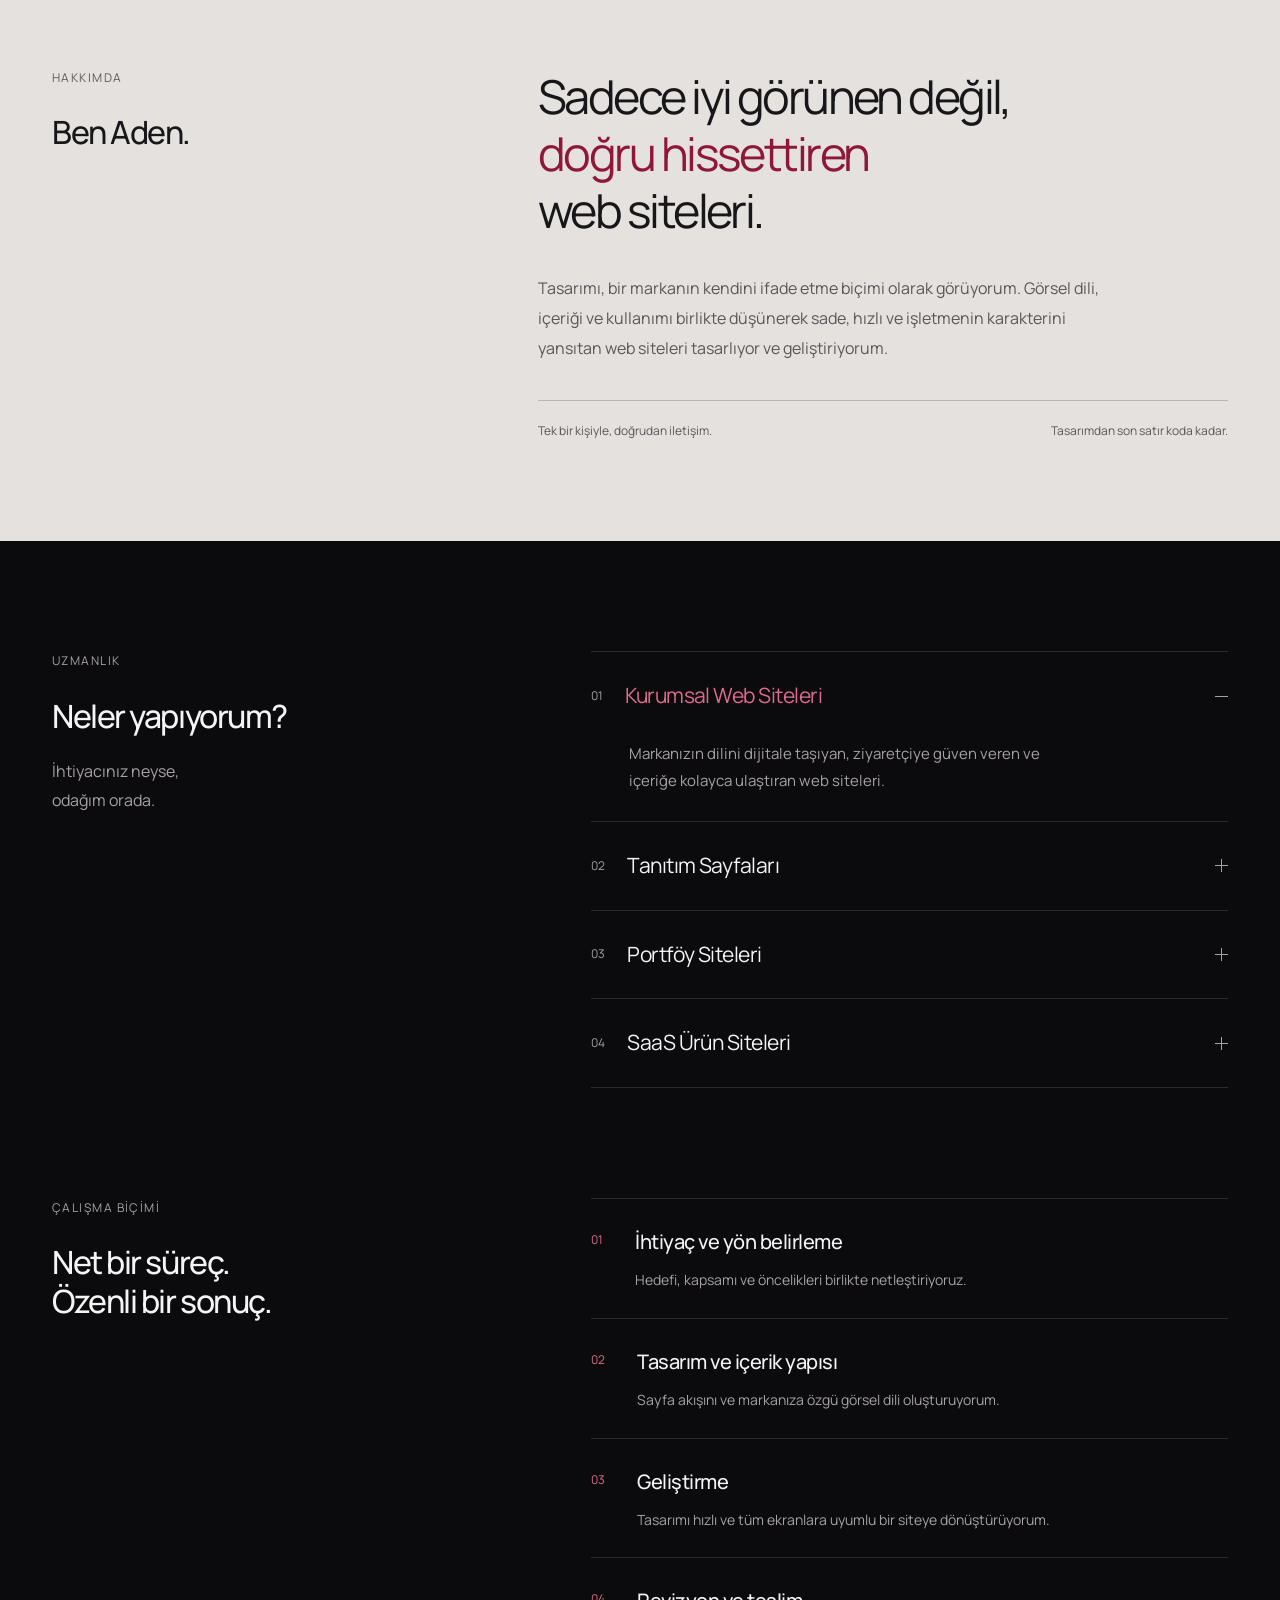
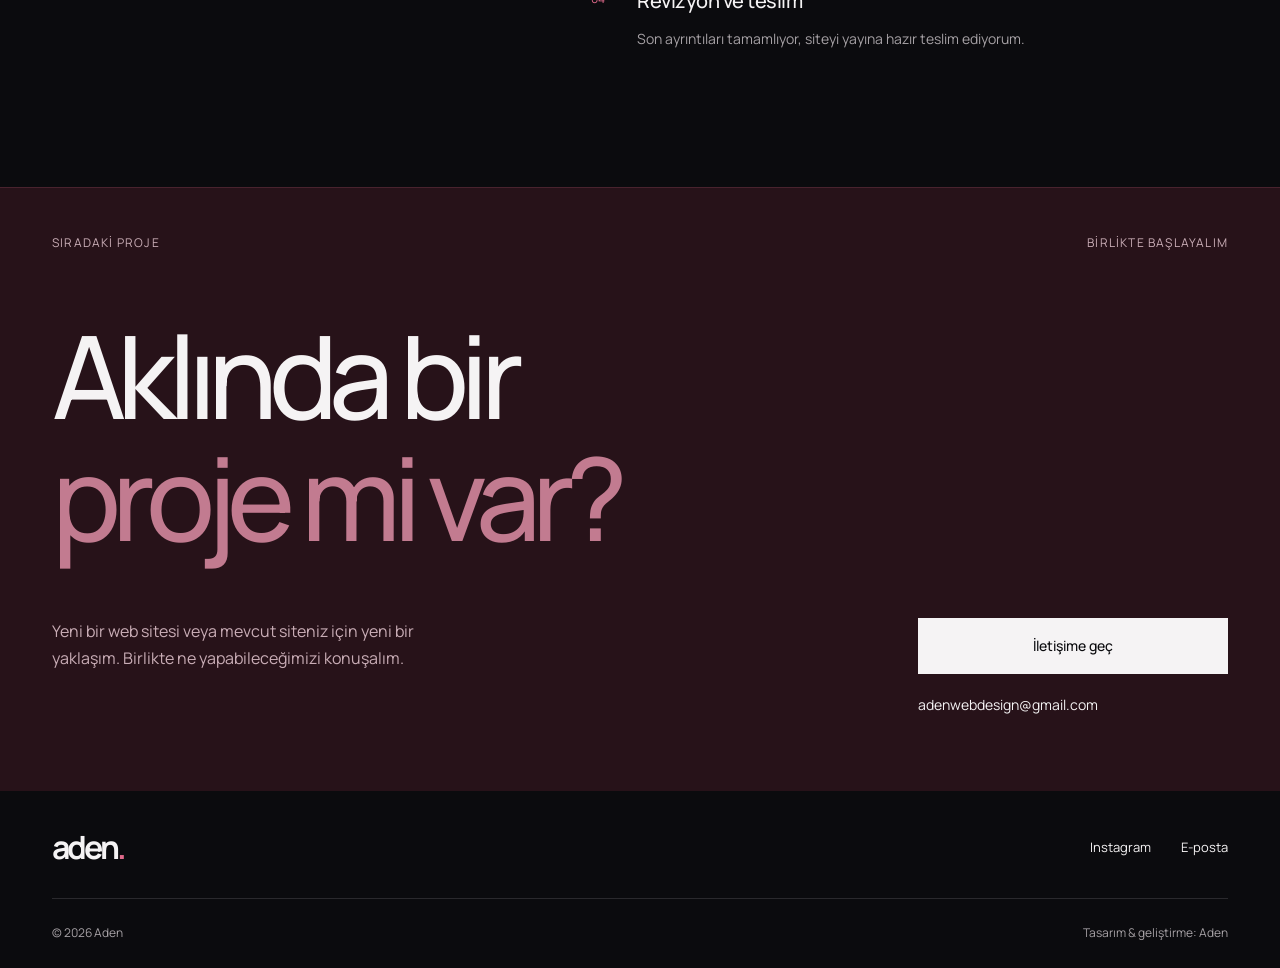
==== commit 567b6019: "Update index.html" ====
--- a/index.html
+++ b/index.html
@@ -18,6 +18,6 @@
 <section class="work wrap" id="projeler" aria-labelledby="work-title"><div class="section-head"><h2 id="work-title">Seçili çalışmalar<span class="count">(03)</span></h2><span class="eyebrow">FARKLI ALANLAR. ORTAK BİR TASARIM ANLAYIŞI.</span></div><div class="logo-projects"><article class="logo-project" id="flowdesk"><a class="logo-stage logo-stage-flowdesk" href="https://xaqec.github.io/flowdesk" target="_blank" rel="noopener noreferrer" data-placeholder="project" aria-label="Flowdesk AI projesini gör — yeni sekmede açılır"><span class="logo-float"><img class="project-logo" src="./flowdesk-logo.svg" alt="Flowdesk AI logosu" width="480" height="220" decoding="async"></span></a><div class="logo-project-info"><span class="logo-number">01</span><h3>Flowdesk AI</h3><p class="logo-category">SaaS · Ürün web sitesi</p><p class="logo-description">Ürün arayüzünü ve yapay zekâ destekli iş akışlarını öne çıkaran, anlaşılır ve odaklı bir ürün tanıtım sayfası.</p><a class="logo-project-link" href="https://xaqec.github.io/flowdesk" target="_blank" rel="noopener noreferrer" data-placeholder="project" aria-label="Flowdesk AI projesini gör — yeni sekmede açılır">Projeyi Gör</a></div></article><article class="logo-project" id="ares"><a class="logo-stage logo-stage-ares" href="https://xaqec.github.io/ares" target="_blank" rel="noopener noreferrer" data-placeholder="project" aria-label="Ares Mimarlık projesini gör — yeni sekmede açılır"><span class="logo-float"><img class="project-logo" src="./ares-logo.svg" alt="Ares Mimarlık logosu" width="480" height="220" decoding="async"></span></a><div class="logo-project-info"><span class="logo-number">02</span><h3>Ares Mimarlık</h3><p class="logo-category">Mimarlık · Kurumsal web sitesi</p><p class="logo-description">Proje görsellerini ve tipografiyi merkeze alan, mimari yaklaşımı dijitale taşıyan sade bir portföy deneyimi.</p><a class="logo-project-link" href="https://xaqec.github.io/ares" target="_blank" rel="noopener noreferrer" data-placeholder="project" aria-label="Ares Mimarlık projesini gör — yeni sekmede açılır">Projeyi Gör</a></div></article><article class="logo-project" id="techinova"><a class="logo-stage logo-stage-techinova" href="https://xaqec.github.io/techinova" target="_blank" rel="noopener noreferrer" data-placeholder="project" aria-label="Techinova projesini gör — yeni sekmede açılır"><span class="logo-float"><img class="project-logo" src="./techinova-logo.svg" alt="Techinova logosu" width="480" height="220" decoding="async"></span></a><div class="logo-project-info"><span class="logo-number">03</span><h3>Techinova</h3><p class="logo-category">Eğitim · Kurumsal web sitesi</p><p class="logo-description">Eğitim yapısını ve kurumsal iletişimi, kolay keşfedilen ve tüm ekranlara uyum sağlayan bir deneyimde buluşturan web sitesi.</p><a class="logo-project-link" href="https://xaqec.github.io/techinova" target="_blank" rel="noopener noreferrer" data-placeholder="project" aria-label="Techinova projesini gör —  yeni sekmede açılır">Projeyi Gör</a></div></article></div></section><section class="about" id="hakkimda" aria-labelledby="about-title"><div class="wrap about-grid"><div class="section-label"><span>HAKKIMDA</span><h2 id="about-title">Ben Aden.</h2></div><div class="about-content"><p class="statement">Sadece iyi görünen değil,<br><span>doğru hissettiren</span><br>web siteleri.</p><p class="body-copy">Tasarımı, bir markanın kendini ifade etme biçimi olarak görüyorum. Görsel dili, içeriği ve kullanımı birlikte düşünerek sade, hızlı ve işletmenin karakterini yansıtan web siteleri tasarlıyor ve geliştiriyorum.</p><div class="about-signature"><span>Tek bir kişiyle, doğrudan iletişim.</span><span>Tasarımdan son satır koda kadar.</span></div></div></div></section>
 <section class="expertise wrap" aria-labelledby="services-title"><div class="section-label"><span>UZMANLIK</span><h2 id="services-title">Neler yapıyorum?</h2><p>İhtiyacınız neyse,<br>odağım orada.</p></div><div class="service-list"><details open><summary><span class="service-no">01</span>Kurumsal Web Siteleri<span class="plus" aria-hidden="true"></span></summary><p>Markanızın dilini dijitale taşıyan, ziyaretçiye güven veren ve içeriğe kolayca ulaştıran web siteleri.</p></details><details><summary><span class="service-no">02</span>Tanıtım Sayfaları<span class="plus" aria-hidden="true"></span></summary><p>Tek bir ürün, hizmet veya kampanyaya odaklanan; mesajı kısa ve güçlü biçimde anlatan sayfalar.</p></details><details><summary><span class="service-no">03</span>Portföy Siteleri<span class="plus" aria-hidden="true"></span></summary><p>İşlerinizi öne çıkaran, kişisel yaklaşımınızı ve tasarım dilinizi yansıtan dijital alanlar.</p></details><details><summary><span class="service-no">04</span>SaaS Ürün Siteleri<span class="plus" aria-hidden="true"></span></summary><p>Ürünün değerini anlaşılır kılan; arayüzü, özellikleri ve kullanım senaryolarını bir araya getiren deneyimler.</p></details></div></section>
 <section class="process wrap" aria-labelledby="process-title"><div class="section-label"><span>ÇALIŞMA BİÇİMİ</span><h2 id="process-title">Net bir süreç.<br>Özenli bir sonuç.</h2></div><ol><li><span>01</span><div><h3>İhtiyaç ve yön belirleme</h3><p>Hedefi, kapsamı ve öncelikleri birlikte netleştiriyoruz.</p></div></li><li><span>02</span><div><h3>Tasarım ve içerik yapısı</h3><p>Sayfa akışını ve markanıza özgü görsel dili oluşturuyorum.</p></div></li><li><span>03</span><div><h3>Geliştirme</h3><p>Tasarımı hızlı ve tüm ekranlara uyumlu bir siteye dönüştürüyorum.</p></div></li><li><span>04</span><div><h3>Revizyon ve teslim</h3><p>Son ayrıntıları tamamlıyor, siteyi yayına hazır teslim ediyorum.</p></div></li></ol></section>
-<section class="contact" id="iletisim" aria-labelledby="contact-title"><div class="wrap"><div class="contact-top"><span class="eyebrow">SIRADAKİ PROJE</span><span class="eyebrow">BİRLİKTE BAŞLAYALIM</span></div><h2 id="contact-title">Aklında bir<br><span>proje mi var?</span></h2><div class="contact-bottom"><p>Yeni bir web sitesi veya mevcut siteniz için yeni bir yaklaşım. Birlikte ne yapabileceğimizi konuşalım.</p><div><a class="button contact-button" href="mailto:aloxiar@gmail.com" data-placeholder="email">İletişime geç</a><a class="email" href="mailto:aloxiar@gmail.com" data-placeholder="email">aloxiar@gmail.com</a></div></div></div></section>
-</main><footer class="wrap footer"><div class="footer-top"><a class="logo" href="#ana-sayfa" aria-label="Aden sayfa başına dön">aden<span>.</span></a><div class="socials"><a href="https://www.instagram.com/aloxiar/" target="_blank" rel="noopener noreferrer" data-placeholder="social" aria-label="Instagram geçici profil bağlantısı">Instagram</a><a href="mailto:aloxiar@gmail.com" data-placeholder="email">E-posta</a></div></div><div class="footer-bottom"><span>© 2026 Aden</span><span>Tasarım & geliştirme: Aden</span></div></footer>
+<section class="contact" id="iletisim" aria-labelledby="contact-title"><div class="wrap"><div class="contact-top"><span class="eyebrow">SIRADAKİ PROJE</span><span class="eyebrow">BİRLİKTE BAŞLAYALIM</span></div><h2 id="contact-title">Aklında bir<br><span>proje mi var?</span></h2><div class="contact-bottom"><p>Yeni bir web sitesi veya mevcut siteniz için yeni bir yaklaşım. Birlikte ne yapabileceğimizi konuşalım.</p><div><a class="button contact-button" href="mailto:adenwebdesign@gmail.com" data-placeholder="email">İletişime geç</a><a class="email" href="mailto:adenwebdesign@gmail.com" data-placeholder="email">adenwebdesign@gmail.com</a></div></div></div></section>
+</main><footer class="wrap footer"><div class="footer-top"><a class="logo" href="#ana-sayfa" aria-label="Aden sayfa başına dön">aden<span>.</span></a><div class="socials"><a href="https://www.instagram.com/adenwebx/" target="_blank" rel="noopener noreferrer" data-placeholder="social" aria-label="Instagram geçici profil bağlantısı">Instagram</a><a href="mailto:adenwebdesign@gmail.com" data-placeholder="email">E-posta</a></div></div><div class="footer-bottom"><span>© 2026 Aden</span><span>Tasarım & geliştirme: Aden</span></div></footer>
 </body></html>
